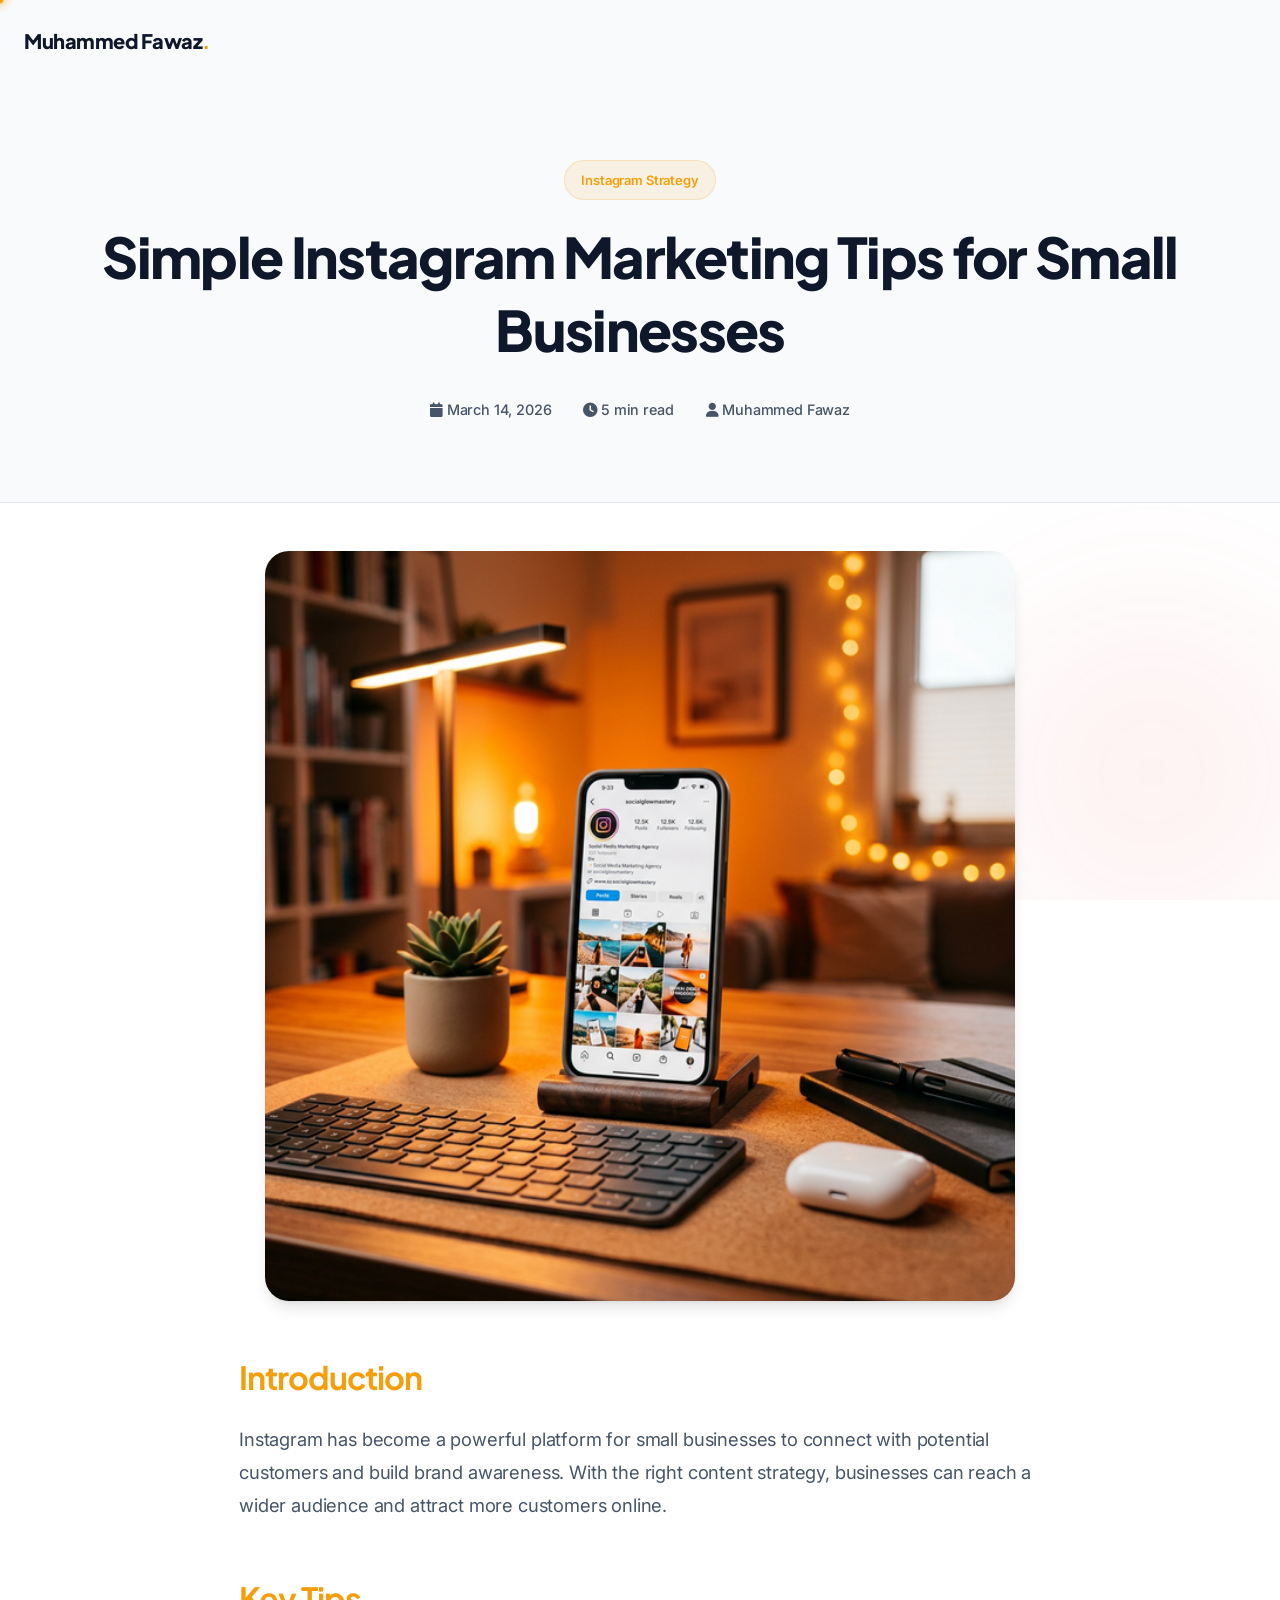
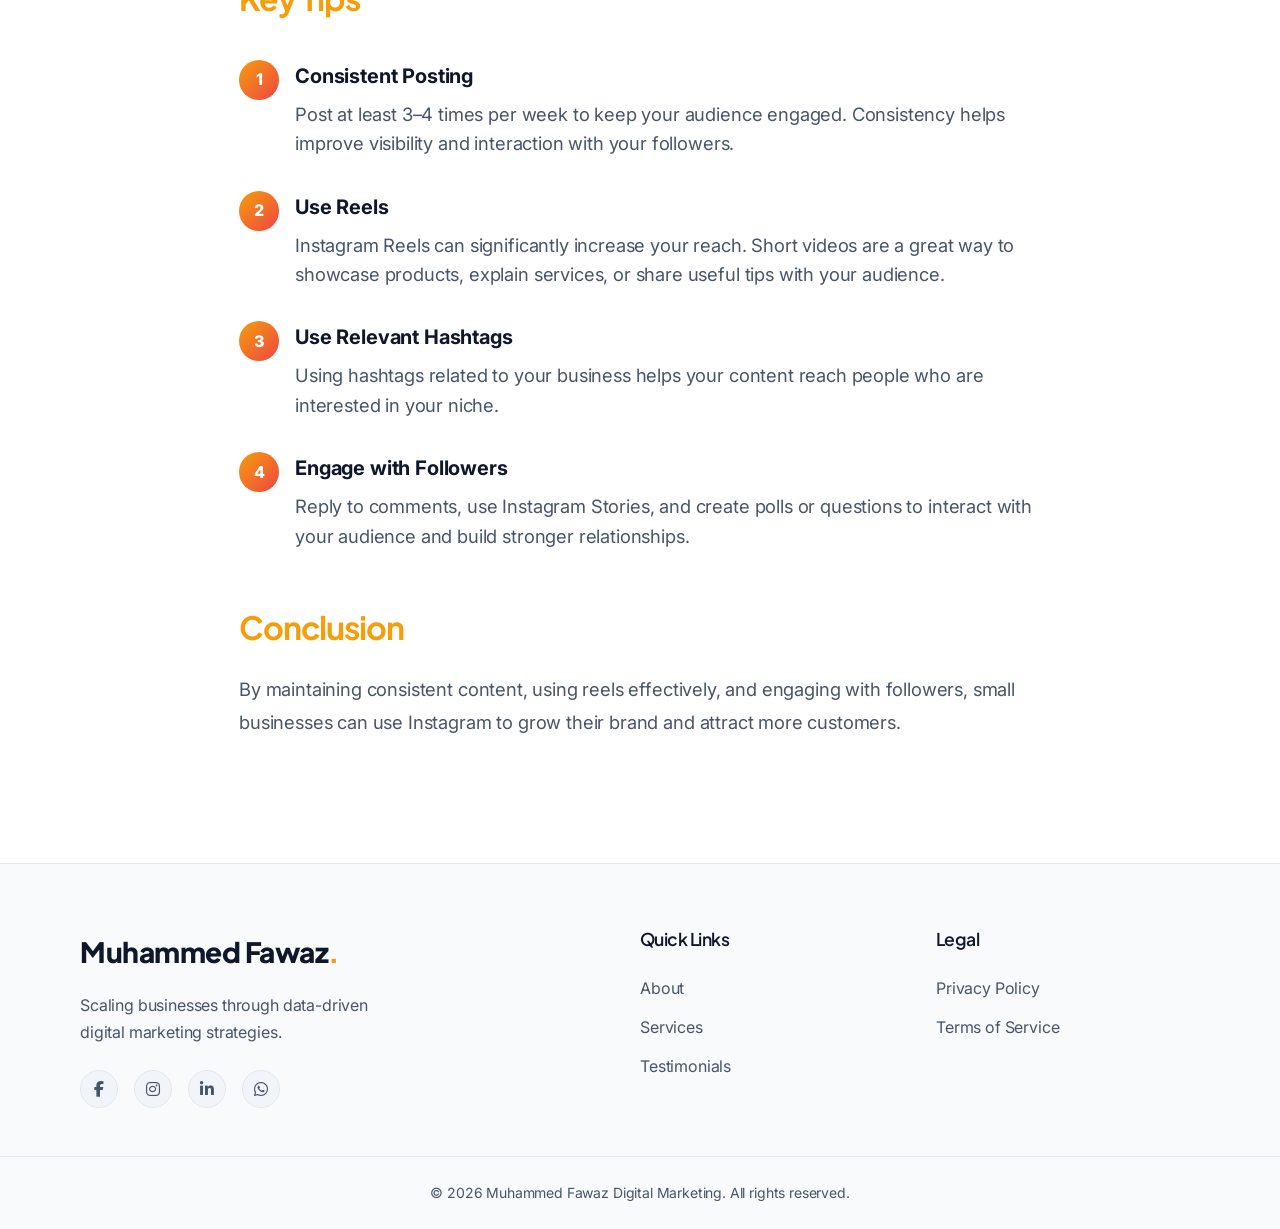
==== blog-instagram.html @ 13120b99 "Standardized footers across all blog pages and fixed walkthrough image paths" ====
<!DOCTYPE html>
<html>

<head>
    <meta charset="UTF-8">
    <meta name="viewport" content="width=device-width, initial-scale=1.0">
    <title>Instagram Marketing Tips | Muhammed Fawaz</title>
    <link rel="preconnect" href="https://fonts.googleapis.com">
    <link rel="preconnect" href="https://fonts.gstatic.com" crossorigin>
    <link
        href="https://fonts.googleapis.com/css2?family=Inter:wght@300;400;500;600&family=Plus+Jakarta+Sans:wght@400;500;600;700;800&display=swap"
        rel="stylesheet">
    <link rel="stylesheet" href="style.css">
    <link rel="stylesheet" href="https://cdnjs.cloudflare.com/ajax/libs/font-awesome/6.4.0/css/all.min.css">
    <style>
        .blog-header {
            padding: clamp(6rem, 15vw, 10rem) 0 clamp(3rem, 8vw, 5rem);
            text-align: center;
            background: var(--bg-secondary);
            border-bottom: 1px solid var(--border-color);
            position: relative;
            overflow: hidden;
        }

        .hero-img-container {
            max-width: 750px;
            margin: 0 auto;
            border-radius: 24px;
            overflow: hidden;
            box-shadow: var(--shadow-lg);
            position: relative;
            z-index: 10;
            display: flex;
            justify-content: center;
            align-items: center;
            transform: translateZ(0);
            backface-visibility: hidden;
        }

        .hero-img-container img {
            width: 100%;
            height: auto;
            display: block;
        }

        .blog-container {
            max-width: 850px;
            margin: 0 auto;
            padding: 0 1.5rem 6rem;
        }

        .blog-content h2 {
            margin: clamp(2rem, 6vw, 3.5rem) 0 1.5rem;
            color: var(--primary-color);
            font-size: clamp(1.5rem, 5vw, 2rem);
        }

        .blog-content p {
            margin-bottom: 1.75rem;
            font-size: 1.15rem;
            line-height: 1.8;
            color: var(--text-secondary);
        }

        .blog-meta-large {
            display: flex;
            justify-content: center;
            gap: 2rem;
            margin-top: 2rem;
            font-weight: 500;
            color: var(--text-secondary);
            font-size: 0.9rem;
        }

        .back-home {
            position: fixed;
            top: 2rem;
            left: 2rem;
            z-index: 100;
            transform: translateZ(0);
            backface-visibility: hidden;
        }

        .tips-list {
            list-style: none;
            margin: 2.5rem 0;
            counter-reset: blog-counter;
        }

        .tips-list li {
            padding-left: 3.5rem;
            position: relative;
            margin-bottom: 2rem;
            font-size: 1.15rem;
            line-height: 1.6;
            color: var(--text-secondary);
        }

        .tips-list li::before {
            counter-increment: blog-counter;
            content: counter(blog-counter);
            position: absolute;
            left: 0;
            top: 0;
            width: 2.5rem;
            height: 2.5rem;
            background: var(--gradient-brand);
            color: white;
            border-radius: 50%;
            display: flex;
            align-items: center;
            justify-content: center;
            font-weight: 800;
            font-size: 1rem;
        }

        .tips-list li strong {
            display: block;
            color: var(--text-primary);
            font-size: 1.25rem;
            margin-bottom: 0.5rem;
        }
    </style>
</head>

<body>
    <!-- Background Visual Elements -->
    <canvas id="fluid-canvas"></canvas>
    <div class="cursor-dot"></div>
    <div class="bg-grid"></div>
    <div class="bg-blobs">
        <div class="bg-blob blob-1"></div>
        <div class="bg-blob blob-2"></div>
    </div>

    <a href="index.html" onclick="if(document.referrer.includes('index.html') || document.referrer === ''){ history.back(); return false; }" class="logo" style="position: fixed; top: 1.5rem; left: 1.5rem; z-index: 100; font-size: 1.25rem;">Muhammed Fawaz<span>.</span></a>

    <header class="blog-header">
        <div class="container">
            <div class="badge">Instagram Strategy</div>
            <h1>Simple Instagram Marketing Tips for Small Businesses</h1>
            <div class="blog-meta-large">
                <span><i class="fa-solid fa-calendar"></i> March 14, 2026</span>
                <span><i class="fa-solid fa-clock"></i> 5 min read</span>
                <span><i class="fa-solid fa-user"></i> Muhammed Fawaz</span>
            </div>
        </div>
    </header>

    <div class="container">
        <div class="hero-img-container" style="margin-top: 3rem;">
            <img src="assets/blog-instagram-hero.png" alt="Instagram Marketing Visual" style="width: 100%; height: auto; display: block;">
        </div>
    </div>

    <main class="blog-container">
        <article class="blog-content">
            <h2>Introduction</h2>
            <p>Instagram has become a powerful platform for small businesses to connect with potential customers and
                build brand awareness. With the right content strategy, businesses can reach a wider audience and
                attract more customers online.</p>

            <h2>Key Tips</h2>
            <ol class="tips-list">
                <li><strong>Consistent Posting</strong> Post at least 3–4 times per week to keep your audience engaged.
                    Consistency helps improve visibility and interaction with your followers.</li>
                <li><strong>Use Reels</strong> Instagram Reels can significantly increase your reach. Short videos are a
                    great way to showcase products, explain services, or share useful tips with your audience.</li>
                <li><strong>Use Relevant Hashtags</strong> Using hashtags related to your business helps your content
                    reach people who are interested in your niche.</li>
                <li><strong>Engage with Followers</strong> Reply to comments, use Instagram Stories, and create polls or
                    questions to interact with your audience and build stronger relationships.</li>
            </ol>

            <h2>Conclusion</h2>
            <p>By maintaining consistent content, using reels effectively, and engaging with followers, small businesses
                can use Instagram to grow their brand and attract more customers.</p>
        </article>
    </main>

    <footer class="footer">
        <div class="container footer-container">
            <div class="footer-col">
                <a href="index.html" class="logo">Muhammed Fawaz<span>.</span></a>
                <p>Scaling businesses through data-driven digital marketing strategies.</p>
                <div class="footer-social">
                    <a href="https://www.facebook.com/share/1FaX3aVECc/" target="_blank"><i class="fa-brands fa-facebook-f"></i></a>
                    <a href="https://www.instagram.com/fawazp.in" target="_blank"><i class="fa-brands fa-instagram"></i></a>
                    <a href="https://www.linkedin.com/in/muhammed-fawaz-326b263ab" target="_blank"><i class="fa-brands fa-linkedin-in"></i></a>
                    <a href="https://wa.me/919656125697" target="_blank"><i class="fa-brands fa-whatsapp"></i></a>
                </div>
            </div>
            <div class="footer-col">
                <h4>Quick Links</h4>
                <ul class="footer-links">
                    <li><a href="index.html#about">About</a></li>
                    <li><a href="index.html#services">Services</a></li>
                    <li><a href="index.html#testimonials">Testimonials</a></li>
                </ul>
            </div>
            <div class="footer-col">
                <h4>Legal</h4>
                <ul class="footer-links">
                    <li><a href="#">Privacy Policy</a></li>
                    <li><a href="#">Terms of Service</a></li>
                </ul>
            </div>
        </div>
        <div class="footer-bottom">
            <p>&copy; 2026 Muhammed Fawaz Digital Marketing. All rights reserved.</p>
        </div>
    </footer>

    <script src="fluid-cursor.js"></script>
    <script src="script.js"></script>
</body>

</html>
---- style.css ----
/* 
====================================
CSS Variables & Theme Setup
==================================== 
*/
:root {
    /* Light Theme (Default, we start mobile-first but structure for theming) */
    --bg-primary: #ffffff;
    --bg-secondary: #f8fafc;
    --bg-tertiary: #f1f5f9;
    --text-primary: #0f172a;
    --text-secondary: #475569;
    --border-color: #e2e8f0;
    
    /* Brand Colors - Sunset Amber Theme */
    --primary-color: #f59e0b;
    --primary-hover: #d97706;
    --secondary-color: #ef4444;
    --accent-color: #f97316;
    
    /* Utilities */
    --gradient-brand: linear-gradient(135deg, var(--primary-color), var(--secondary-color));
    --glass-bg: rgba(255, 255, 255, 0.7);
    --glass-border: rgba(255, 255, 255, 0.5);
    --shadow-sm: 0 1px 2px 0 rgb(0 0 0 / 0.05);
    --shadow-md: 0 4px 6px -1px rgb(0 0 0 / 0.1), 0 2px 4px -2px rgb(0 0 0 / 0.1);
    --shadow-lg: 0 10px 15px -3px rgb(0 0 0 / 0.1), 0 4px 6px -4px rgb(0 0 0 / 0.1);
    --shadow-glow: 0 0 20px rgba(245, 158, 11, 0.2);

    /* Typography */
    --font-heading: 'Plus Jakarta Sans', sans-serif;
    --font-body: 'Inter', sans-serif;
    
    /* Spacing */
    --section-padding: clamp(3.5rem, 8vw, 6rem) 0;
    --nav-height: clamp(70px, 8vw, 80px);
    
    /* Transitions */
    --bezier: cubic-bezier(0.4, 0, 0.2, 1);
    --transition-fast: 0.2s var(--bezier);
    --transition-normal: 0.3s var(--bezier);
    --transition-slow: 0.5s var(--bezier);
}

/* Dark Theme */
[data-theme='dark'] {
    --bg-primary: #05050a;
    --bg-secondary: #0c0b14;
    --bg-tertiary: #151421;
    --text-primary: #f8fafc;
    --text-secondary: #94a3b8;
    --border-color: #27272a;
    
    --glass-bg: rgba(20, 20, 30, 0.6);
    --glass-border: rgba(255, 255, 255, 0.05);
    --shadow-md: 0 4px 6px -1px rgb(0 0 0 / 0.3);
    --shadow-lg: 0 10px 25px -5px rgb(0 0 0 / 0.5);
    --shadow-glow: 0 0 30px rgba(245, 158, 11, 0.3);
}

/* 
====================================
Reset & Global Styles
==================================== 
*/
*, *::before, *::after {
    box-sizing: border-box;
    margin: 0;
    padding: 0;
}

html {
    scroll-behavior: smooth;
    scroll-padding-top: var(--nav-height);
}

body {
    font-family: var(--font-body);
    background-color: var(--bg-primary);
    color: var(--text-primary);
    line-height: 1.7; /* Improved readability */
    letter-spacing: -0.01em;
    overflow-x: hidden;
    transition: background-color var(--transition-normal), color var(--transition-normal);
}

@media (hover: hover) and (pointer: fine) {
    body, a, button, input, select, textarea {
        cursor: none !important;
    }
}


h1, h2, h3, h4, h5, h6 {
    font-family: var(--font-heading);
    font-weight: 700;
    line-height: 1.3; /* Better for modern geometric fonts */
    color: var(--text-primary);
    letter-spacing: -0.03em;
}

h1 { font-size: 3.5rem; font-weight: 800; }
h2 { font-size: 2.5rem; font-weight: 700; }
h3 { font-size: 1.75rem; font-weight: 600; }
h4 { font-size: 1.25rem; font-weight: 600; }

a {
    text-decoration: none;
    color: var(--primary-color);
    transition: color var(--transition-fast);
}

ul {
    list-style: none;
}

img {
    max-width: 100%;
    height: auto;
    display: block;
}

/* 
====================================
Background & Aesthetic Utilities
==================================== 
*/
.bg-grid {
    position: fixed;
    top: 0;
    left: 0;
    width: 100vw;
    height: 100vh;
    background-image: 
        linear-gradient(to right, var(--border-color) 0.5px, transparent 0.5px),
        linear-gradient(to bottom, var(--border-color) 0.5px, transparent 0.5px);
    background-size: 60px 60px;
    opacity: 0.15;
    z-index: -3;
    pointer-events: none;
    transform: translateZ(0);
    backface-visibility: hidden;
    will-change: transform;
}

[data-theme='dark'] .bg-grid {
    opacity: 0.1;
}

/* Glass Background Blobs */
.bg-blobs {
    position: fixed;
    top: 0;
    left: 0;
    width: 100%;
    height: 100%;
    z-index: -2;
    overflow: hidden;
    pointer-events: none;
    transform: translateZ(0);
    backface-visibility: hidden;
}

.bg-blob {
    position: absolute;
    width: 40vw;
    height: 40vw;
    border-radius: 50%;
    opacity: 0.1;
    filter: blur(80px);
    will-change: transform;
    transform: translateZ(0);
    backface-visibility: hidden;
    animation: blobFloat 20s infinite alternate ease-in-out;
}

.blob-1 {
    top: -10vw;
    left: -10vw;
    background: radial-gradient(circle, var(--primary-color) 0%, transparent 70%);
}

.blob-2 {
    bottom: -10vw;
    right: -10vw;
    background: radial-gradient(circle, var(--secondary-color) 0%, transparent 70%);
    animation-delay: -5s;
    animation-duration: 25s;
}

.blob-3 {
    top: 40%;
    right: 20%;
    width: 30vw;
    height: 30vw;
    background: radial-gradient(circle, var(--accent-color) 0%, transparent 70%);
    opacity: 0.05;
    animation-direction: alternate-reverse;
    animation-duration: 30s;
}

[data-theme='dark'] .bg-blob { opacity: 0.15; }

@keyframes blobFloat {
    0% { transform: translate(0, 0) scale(1); }
    100% { transform: translate(10vw, 5vw) scale(1.1); }
}

/* Decorative Abstract Shapes */
.decorative-shapes {
    position: absolute;
    top: 0;
    left: 0;
    width: 100%;
    height: 100%;
    z-index: -1;
    pointer-events: none;
    overflow: hidden;
}

.shape {
    position: absolute;
    border: 1px solid var(--border-color);
    opacity: 0.1;
}

.shape-1 {
    width: 300px;
    height: 300px;
    border-radius: 60px;
    top: 15%;
    right: -50px;
    transform: rotate(15deg);
}

.shape-2 {
    width: 200px;
    height: 200px;
    border-radius: 50%;
    bottom: 10%;
    left: -30px;
}

.gradient-text {
    background: var(--gradient-brand);
    -webkit-background-clip: text;
    background-clip: text;
    color: transparent;
    display: inline-block;
}

.gradient-bg {
    background: var(--gradient-brand);
}

.glass-card {
    background: var(--glass-bg);
    backdrop-filter: blur(12px);
    -webkit-backdrop-filter: blur(12px);
    border: 1px solid var(--glass-border);
    border-radius: 16px;
    box-shadow: var(--shadow-md);
    transition: transform var(--transition-normal), box-shadow var(--transition-normal), border-color var(--transition-normal);
    will-change: transform, box-shadow;
    backface-visibility: hidden;
    transform: translateZ(0);
}

.glass-card:hover {
    transform: translateY(-5px);
    box-shadow: var(--shadow-glow);
    border-color: rgba(255,255,255,0.15);
}

/* Layout Utilities */
.container {
    width: 100%;
    max-width: 1200px;
    margin: 0 auto;
    padding: 0 1.5rem;
}

.section {
    padding: 3.5rem 0;
}

@media (min-width: 768px) {
    .section {
        padding: var(--section-padding);
    }
}

.bg-alt {
    background-color: var(--bg-secondary);
    position: relative;
}

.section-header {
    text-align: center;
    margin-bottom: 4rem;
    max-width: 700px;
    margin-inline: auto;
}

.section-title {
    font-size: 2.75rem;
    margin-bottom: 3.5rem;
    text-align: center;
    position: relative;
    padding-bottom: 1.5rem;
}

.section-title::after {
    content: '';
    position: absolute;
    bottom: 0;
    left: 50%;
    transform: translateX(-50%);
    width: 80px;
    height: 4px;
    background: var(--gradient-brand);
    border-radius: 2px;
}

.section-subtitle {
    color: var(--text-secondary);
    font-size: 1.1rem;
}

/* Buttons */
.btn {
    display: inline-flex;
    align-items: center;
    justify-content: center;
    gap: 0.5rem;
    padding: 0.75rem 1.5rem;
    border-radius: 8px;
    font-weight: 600;
    font-family: var(--font-heading);
    cursor: pointer;
    transition: all var(--transition-fast);
    border: none;
    transform: translateZ(0);
    backface-visibility: hidden;
}

.btn-primary {
    background: var(--gradient-brand);
    color: white !important;
    box-shadow: var(--shadow-md);
}

.btn-primary:hover {
    box-shadow: var(--shadow-glow);
    transform: translateY(-2px);
}

.btn-outline {
    background: transparent;
    color: var(--text-primary);
    border: 2px solid var(--border-color);
}

.btn-outline:hover {
    border-color: var(--primary-color);
    color: var(--primary-color);
}

.btn-sm { padding: 0.5rem 1rem; font-size: 0.875rem; }
.btn-lg { padding: 1rem 2rem; font-size: 1.125rem; }
.btn-block { width: 100%; }
.rounded { border-radius: 50px; }

/* 
====================================
Navigation
==================================== 
*/
nav {
    position: fixed;
    top: 0;
    left: 0;
    width: 100%;
    height: var(--nav-height);
    background: transparent;
    z-index: 100;
    transition: background var(--transition-normal), box-shadow var(--transition-normal), border-bottom var(--transition-normal);
    border-bottom: 1px solid transparent;
    transform: translateZ(0);
    backface-visibility: hidden;
    will-change: background;
    backdrop-filter: blur(0px);
    -webkit-backdrop-filter: blur(0px);
}

nav.scrolled {
    background: var(--glass-bg);
    backdrop-filter: blur(10px);
    -webkit-backdrop-filter: blur(10px);
    border-bottom: 1px solid var(--glass-border);
    box-shadow: var(--shadow-sm);
}

.nav-container {
    display: flex;
    justify-content: space-between;
    align-items: center;
    height: 100%;
}

.logo {
    font-family: var(--font-heading);
    font-size: 1.75rem;
    font-weight: 800;
    color: var(--text-primary);
    letter-spacing: -0.5px;
    transition: font-size var(--transition-normal);
}

@media (max-width: 480px) {
    .logo {
        font-size: 1.25rem;
        padding-left: 0.5rem;
    }
}

.logo span {
    color: var(--primary-color);
}

.nav-links {
    display: none;
    gap: 2rem;
    align-items: center;
}

.nav-links a:not(.btn) {
    color: var(--text-secondary);
    font-weight: 500;
    font-size: 0.95rem;
}

.nav-links a:not(.btn):hover, .nav-links a.active {
    color: var(--primary-color);
}

.nav-controls {
    display: flex;
    align-items: center;
    gap: 1rem;
}

#theme-toggle {
    background: transparent;
    border: none;
    color: var(--text-primary);
    cursor: pointer;
    font-size: 1.25rem;
    display: flex;
    align-items: center;
    justify-content: center;
    width: 40px;
    height: 40px;
    border-radius: 50%;
    transition: background var(--transition-fast);
}

#theme-toggle:hover {
    background: var(--bg-tertiary);
}

.light-icon { display: none; }
[data-theme='dark'] .light-icon { display: block; }
[data-theme='dark'] .dark-icon { display: none; }

#mobile-menu-btn {
    display: block;
    background: transparent;
    border: none;
    color: var(--text-primary);
    font-size: 1.5rem;
    cursor: pointer;
}

.mobile-menu {
    position: fixed;
    top: var(--nav-height);
    left: 0;
    width: 100%;
    background: var(--bg-secondary);
    border-bottom: 1px solid var(--border-color);
    padding: 1rem 0;
    clip-path: polygon(0 0, 100% 0, 100% 0, 0 0);
    transition: clip-path var(--transition-normal);
    z-index: 99;
}

.mobile-menu.active {
    clip-path: polygon(0 0, 100% 0, 100% 100%, 0 100%);
}

.mobile-links {
    display: flex;
    flex-direction: column;
}

.mobile-links a {
    padding: 0.85rem 2rem;
    font-size: 1.1rem;
    border-bottom: 1px solid rgba(var(--border-color), 0.3);
    display: block;
    color: var(--text-primary);
    font-weight: 500;
    border-left: 3px solid transparent;
}

.mobile-links a:hover {
    background: var(--bg-tertiary);
    border-left-color: var(--primary-color);
    color: var(--primary-color);
}

@media (min-width: 992px) {
    .nav-links { display: flex; }
    #mobile-menu-btn { display: none; }
    .mobile-menu { display: none; }
}

/* 
====================================
Hero Section
==================================== 
*/
.hero-section {
    min-height: 100vh;
    display: flex;
    align-items: center;
    padding-top: calc(var(--nav-height) + 2rem);
    position: relative;
}

.hero-container {
    display: grid;
    grid-template-columns: 1fr;
    gap: 4rem;
    align-items: center;
}

@media (min-width: 992px) {
    .hero-container { grid-template-columns: 1.2fr 0.8fr; }
}

.badge {
    display: inline-block;
    padding: 0.5rem 1rem;
    background: rgba(245, 158, 11, 0.1);
    color: var(--primary-color);
    border: 1px solid rgba(245, 158, 11, 0.2);
    border-radius: 50px;
    font-size: 0.8125rem;
    font-weight: 600;
    margin-bottom: 1.25rem;
    transform: translateZ(0);
}

/* 
====================================
Common Section Elements
==================================== 
*/
.section {
    padding: var(--section-padding);
    overflow: hidden;
}

.section-title {
    font-size: clamp(2rem, 5vw, 2.8rem);
    margin-bottom: 1.25rem;
    text-align: center;
    color: var(--text-primary);
}

.section-subtitle {
    font-size: clamp(1rem, 2.5vw, 1.125rem);
    color: var(--text-secondary);
    text-align: center;
    max-width: 700px;
    margin: 0 auto 3.5rem;
    line-height: 1.6;
}

.container {
    width: 90%;
    max-width: 1240px;
    margin: 0 auto;
    padding: 0 1rem;
}

@media (max-width: 480px) {
    .container {
        width: 92%;
        padding: 0 0.5rem;
    }
}
.hero-title {
    font-size: clamp(2.5rem, 8vw, 4.5rem);
    margin-bottom: 1.5rem;
    letter-spacing: -0.04em;
}

.hero-subtitle {
    font-size: clamp(1rem, 2.5vw, 1.125rem);
    color: var(--text-secondary);
    margin-bottom: 2rem;
    max-width: 500px;
    line-height: 1.8;
}

.hero-cta {
    display: flex;
    gap: 1rem;
    margin-bottom: 2.5rem;
    flex-wrap: wrap;
}

.hero-stats {
    display: flex;
    gap: 1.25rem;
    border-top: 1px solid var(--border-color);
    padding-top: 2rem;
    flex-wrap: wrap;
}

@media (min-width: 480px) {
    .hero-stats {
        gap: 2rem;
    }
}

.stat-number {
    font-size: 1.75rem;
    color: var(--text-primary);
    transform: translateZ(0);
}

.stat-label {
    font-size: 0.875rem;
    color: var(--text-secondary);
}

/* Hero Visual (Modern Animated Analytics Card) */
.hero-visual {
    position: relative;
    height: 400px;
    display: flex;
    justify-content: center;
    align-items: center;
}

.analytics-card-wrapper {
    position: relative;
    width: 100%;
    max-width: 320px;
    height: auto;
    display: flex;
    justify-content: center;
    align-items: center;
    perspective: 1000px; /* For 3D tilt */
}

.premium-growth-card {
    width: 100%;
    background: rgba(255, 255, 255, 0.9);
    border: 1px solid rgba(255, 255, 255, 0.5);
    backdrop-filter: blur(20px);
    -webkit-backdrop-filter: blur(20px);
    border-radius: 24px;
    padding: 0;
    overflow: hidden;
    aspect-ratio: 4/5;
    box-shadow: 0 10px 30px rgba(0, 0, 0, 0.05);
    position: relative;
    z-index: 10;
    transition: all 0.5s cubic-bezier(0.25, 1, 0.5, 1);
    cursor: pointer;
    transform: translateZ(0);
    backface-visibility: hidden;
    will-change: transform, box-shadow;
    /* Entrance animation */
    opacity: 0;
    transform: translateY(30px);
    animation: cardEntrance 0.8s cubic-bezier(0.175, 0.885, 0.32, 1.275) forwards;
    animation-delay: 0.3s;
}

[data-theme='dark'] .premium-growth-card {
    background: rgba(30, 41, 59, 0.8);
    border-color: rgba(255,255,255,0.1);
    box-shadow: 0 10px 30px rgba(0,0,0,0.5);
}

/* Hover Effect 3D Tilt */
.premium-growth-card:hover {
    transform: translateY(-10px) rotateX(5deg) rotateY(-5deg);
    box-shadow: -20px 20px 50px rgba(245, 158, 11, 0.15), 0 5px 15px rgba(0,0,0,0.1);
}

[data-theme='dark'] .premium-growth-card:hover {
    box-shadow: -20px 20px 50px rgba(245, 158, 11, 0.2), 0 5px 15px rgba(0,0,0,0.5);
}

.card-header {
    display: flex;
    justify-content: space-between;
    align-items: center;
    margin-bottom: 1.5rem;
}

.pulse-indicator {
    display: flex;
    align-items: center;
    gap: 0.5rem;
    font-size: 0.75rem;
    font-weight: 600;
    color: var(--text-secondary);
    text-transform: uppercase;
    letter-spacing: 1px;
}

.pulse-dot {
    width: 8px;
    height: 8px;
    background: #10b981; /* Emerald */
    border-radius: 50%;
    position: relative;
}

.pulse-dot::after {
    content: '';
    position: absolute;
    top: 50%;
    left: 50%;
    width: 100%;
    height: 100%;
    background: #10b981;
    border-radius: 50%;
    transform: translate(-50%, -50%);
    animation: ping 2s cubic-bezier(0, 0, 0.2, 1) infinite;
}

.trend-badge {
    background: rgba(16, 185, 129, 0.1);
    color: #10b981;
    padding: 0.25rem 0.75rem;
    border-radius: 50px;
    font-size: 0.875rem;
    font-weight: 700;
    display: flex;
    align-items: center;
    gap: 0.25rem;
    transition: all 0.4s ease;
}

.premium-growth-card:hover .trend-badge {
    background: #10b981;
    color: white;
    transform: scale(1.1);
}

.hero-profile-img {
    width: 100%;
    height: 100%;
    display: block;
    object-fit: cover;
    object-position: center;
    transition: transform 0.5s ease;
}

.premium-growth-card:hover .hero-profile-img {
    transform: scale(1.05);
}

.growth-metric {
    font-size: 3rem;
    font-weight: 800;
    font-family: var(--font-heading);
    margin-bottom: 0.25rem;
    line-height: 1;
    background: linear-gradient(135deg, var(--text-primary), var(--text-secondary));
    background-clip: text;
    -webkit-background-clip: text;
    -webkit-text-fill-color: transparent;
}

.growth-label {
    font-size: 0.9rem;
    color: var(--text-secondary);
    margin-bottom: 2rem;
    font-weight: 500;
}

/* Animated Wave Chart */
.wave-container {
    display: flex;
    align-items: flex-end;
    justify-content: space-between;
    height: 60px;
    gap: 6px;
}

.wave-bar {
    width: 100%;
    background: var(--bg-tertiary);
    border-radius: 4px;
    height: 20%; /* Default low height */
    transition: height 0.4s cubic-bezier(0.34, 1.56, 0.64, 1), background 0.4s ease;
}

[data-theme='dark'] .wave-bar { background: #1e293b; }

/* Base heights simulating a starting flat line */
.wb-1 { height: 15%; transition-delay: 0.0s; }
.wb-2 { height: 25%; transition-delay: 0.05s; }
.wb-3 { height: 10%; transition-delay: 0.1s; }
.wb-4 { height: 30%; transition-delay: 0.15s; }
.wb-5 { height: 20%; transition-delay: 0.2s; }
.wb-6 { height: 35%; transition-delay: 0.25s; }
.wb-7 { height: 20%; transition-delay: 0.3s; }

/* Active wave heights on hover */
.premium-growth-card:hover .wave-bar {
    background: var(--gradient-brand);
}

.premium-growth-card:hover .wb-1 { height: 40%; }
.premium-growth-card:hover .wb-2 { height: 70%; }
.premium-growth-card:hover .wb-3 { height: 50%; }
.premium-growth-card:hover .wb-4 { height: 90%; }
.premium-growth-card:hover .wb-5 { height: 60%; }
.premium-growth-card:hover .wb-6 { height: 100%; }
.premium-growth-card:hover .wb-7 { height: 80%; }

/* Floating Outer Badges */
.floating-badge {
    position: absolute;
    width: 60px;
    height: 60px;
    background: white;
    border-radius: 16px;
    display: flex;
    align-items: center;
    justify-content: center;
    font-size: 1.75rem;
    box-shadow: 0 15px 35px rgba(0,0,0,0.1);
    z-index: 20;
    transition: transform 0.6s cubic-bezier(0.34, 1.56, 0.64, 1);
    opacity: 0;
    animation: fadeIn 0.8s ease forwards 0.8s;
    transform: translateZ(0);
    backface-visibility: hidden;
}

[data-theme='dark'] .floating-badge {
    background: var(--bg-secondary);
    border: 1px solid var(--border-color);
    box-shadow: 0 15px 35px rgba(0,0,0,0.5);
    color: var(--text-primary);
}

.badge-top {
    top: -20px;
    right: -20px;
    color: #E1306C; /* Instagram pink/red */
    transform: translateZ(20px) rotate(10deg);
}

.badge-bottom {
    bottom: 20px;
    left: -30px;
    color: #0077b5; /* LinkedIn blue */
    transform: translateZ(30px) rotate(-10deg);
}

/* 3D separation effect on hover */
.premium-growth-card:hover ~ .badge-top {
    transform: translateZ(40px) translateY(-15px) rotate(20deg) scale(1.1);
}

.premium-growth-card:hover ~ .badge-bottom {
    transform: translateZ(50px) translateY(15px) rotate(-20deg) scale(1.1);
}

/* Keyframes for SaaS Card Animations */
@keyframes cardEntrance {
    0% {
        opacity: 0;
        transform: translateY(40px) scale(0.95);
    }
    100% {
        opacity: 1;
        transform: translateY(0) scale(1);
    }
}

@keyframes ping {
    75%, 100% {
        transform: translate(-50%, -50%) scale(2.5);
        opacity: 0;
    }
}

@keyframes fadeIn {
    to { opacity: 1; }
}

/* 
====================================
About Section
==================================== 
*/
.about-container {
    display: grid;
    grid-template-columns: 1fr;
    gap: 4rem;
    align-items: center;
}

@media (min-width: 992px) {
    .about-container { grid-template-columns: 1fr 1fr; }
}

.about-image-wrapper {
    position: relative;
    width: 100%;
    max-width: 400px;
    margin: 0 auto;
}

.about-image {
    width: 100%;
    aspect-ratio: 4/5;
    border-radius: 24px;
    object-fit: cover;
    box-shadow: var(--shadow-lg);
}

.image-placeholder {
    width: 100%;
    aspect-ratio: 4/5;
    border-radius: 24px;
    display: flex;
    align-items: center;
    justify-content: center;
    font-size: 5rem;
    color: white;
    box-shadow: var(--shadow-lg);
}

.experience-badge {
    position: absolute;
    bottom: -15px;
    right: -10px;
    padding: 1rem 1.25rem;
    display: flex;
    align-items: center;
    gap: 0.75rem;
    z-index: 10;
}

@media (min-width: 480px) {
    .experience-badge {
        bottom: -20px;
        right: -20px;
        padding: 1.5rem;
        gap: 1rem;
    }
}

.exp-years {
    font-family: var(--font-heading);
    font-size: 2.5rem;
    font-weight: 800;
    color: var(--primary-color);
}

.exp-text {
    font-size: 0.875rem;
    font-weight: 500;
    line-height: 1.2;
}

.about-content .section-desc {
    font-size: 1.125rem;
    color: var(--text-secondary);
    margin-bottom: 2rem;
}

.skills-grid {
    display: flex;
    flex-direction: column;
    gap: 1.5rem;
}

.skill-header {
    display: flex;
    align-items: center;
    gap: 0.75rem;
    margin-bottom: 0.5rem;
    font-weight: 500;
    transform: translateZ(0);
}

.skill-header i {
    color: var(--primary-color);
}

.progress-bar {
    width: 100%;
    height: 8px;
    background: var(--bg-tertiary);
    border-radius: 50px;
    overflow: hidden;
    transform: translateZ(0);
    backface-visibility: hidden;
}

.progress {
    height: 100%;
    background: var(--gradient-brand);
    border-radius: 50px;
    transform-origin: left;
    transition: transform 1.5s cubic-bezier(0.1, 0.7, 1.0, 0.1);
}

/* 
====================================
Services Section
==================================== 
*/
.services-grid {
    display: grid;
    grid-template-columns: repeat(auto-fit, minmax(280px, 1fr));
    gap: clamp(1.5rem, 4vw, 2rem);
}

.service-card {
    padding: 2rem 1.5rem;
}

@media (min-width: 480px) {
    .service-card {
        padding: 2.5rem 2rem;
    }
}

.service-icon-wrapper {
    width: 60px;
    height: 60px;
    background: rgba(245, 158, 11, 0.1);
    border-radius: 12px;
    display: flex;
    align-items: center;
    justify-content: center;
    margin-bottom: 1.5rem;
    border: 1px solid rgba(245, 158, 11, 0.2);
    transform: translateZ(0);
    backface-visibility: hidden;
}

.service-icon {
    font-size: 1.5rem;
    color: var(--primary-color);
}

.service-card h3 {
    font-size: 1.5rem;
    margin-bottom: 0.75rem;
    line-height: 1.4;
}

.service-card p {
    color: var(--text-secondary);
    margin-bottom: 1.5rem;
}

.service-features li {
    display: flex;
    align-items: center;
    gap: 0.75rem;
    margin-bottom: 0.5rem;
    font-size: 0.9rem;
    color: var(--text-primary);
}

.service-features i {
    color: var(--accent-color);
    font-size: 0.8rem;
}

/* 
====================================
Portfolio Section
==================================== 
*/
.portfolio-grid {
    display: grid;
    grid-template-columns: 1fr;
    gap: 1.5rem;
}

@media (min-width: 640px) {
    .portfolio-grid { 
        grid-template-columns: repeat(auto-fit, minmax(280px, 1fr)); 
        gap: 2rem;
    }
}

.portfolio-item {
    overflow: hidden;
    padding: 0;
}

.portfolio-image {
    height: 220px;
    position: relative;
    overflow: hidden;
    transform: translateZ(0);
    backface-visibility: hidden;
}

/* Temporary Backgrounds for Portfolio */
.temp-bg-1 { background: linear-gradient(45deg, #FF6B6B, #556270); }
.temp-bg-2 { background: linear-gradient(45deg, #1fa2ff, #12d8fa, #a6ffcb); }
.temp-bg-3 { background: linear-gradient(45deg, #8E2DE2, #4A00E0); }

.portfolio-overlay {
    position: absolute;
    top: 0;
    left: 0;
    width: 100%;
    height: 100%;
    background: rgba(0,0,0,0.5);
    display: flex;
    align-items: center;
    justify-content: center;
    opacity: 0;
    transition: opacity var(--transition-normal);
}

.portfolio-item:hover .portfolio-overlay {
    opacity: 1;
}

.portfolio-content {
    padding: 1.5rem;
}

.portfolio-tags {
    display: flex;
    gap: 0.5rem;
    margin-bottom: 1rem;
}

.portfolio-tags span {
    font-size: 0.75rem;
    padding: 0.25rem 0.75rem;
    background: var(--bg-tertiary);
    border-radius: 50px;
    color: var(--text-secondary);
    font-weight: 500;
}

.portfolio-content h3 {
    margin-bottom: 0.5rem;
    font-size: clamp(1.1rem, 3vw, 1.25rem);
}

.portfolio-content p {
    font-size: 0.9rem;
    color: var(--text-secondary);
}

/* 
====================================
Testimonials Section
==================================== 
*/
.testimonials-grid {
    display: grid;
    grid-template-columns: 1fr;
    gap: 1.5rem;
}

@media (min-width: 768px) {
    .testimonials-grid { 
        grid-template-columns: repeat(auto-fit, minmax(300px, 1fr)); 
        gap: 2rem;
    }
}

.testimonial-card {
    padding: 2.5rem 2rem;
    position: relative;
}

.quote-icon {
    position: absolute;
    top: 1.5rem;
    right: 2rem;
    font-size: 2rem;
    color: rgba(245, 158, 11, 0.1);
}

.testimonial-text {
    font-size: 1.05rem;
    line-height: 1.7;
    margin-bottom: 2rem;
    font-style: italic;
    color: var(--text-primary);
}

.client-info {
    display: flex;
    align-items: center;
    gap: 1rem;
}

.client-avatar {
    width: 50px;
    height: 50px;
    border-radius: 50%;
    object-fit: cover;
    background: var(--bg-tertiary);
    border: 1.5px solid var(--border-color);
    box-shadow: 0 4px 10px rgba(0, 0, 0, 0.1);
}

.client-info h4 {
    font-size: 1rem;
    margin-bottom: 0.2rem;
}

.client-info span {
    font-size: 0.8rem;
    color: var(--text-secondary);
}

/* 
====================================
Blog Section
==================================== 
*/
.blog-grid {
    display: grid;
    grid-template-columns: 1fr;
    gap: 1.5rem;
}
.blog-grid {
    display: grid;
    grid-template-columns: repeat(auto-fit, minmax(300px, 1fr));
    gap: clamp(1.5rem, 4vw, 2rem);
}

.blog-card {
    padding: 0;
    overflow: hidden;
}

.blog-card-content {
    padding: 2rem;
}

.blog-thumbnail {
    width: 100%;
    height: 200px;
    overflow: hidden;
}

.blog-thumbnail img {
    width: 100%;
    height: 100%;
    object-fit: cover;
    transition: transform var(--transition-slow);
}

.blog-card:hover .blog-thumbnail img {
    transform: scale(1.1);
}

.blog-meta {
    font-size: 0.8rem;
    color: var(--primary-color);
    font-weight: 600;
    margin-bottom: 0.75rem;
}

.blog-card h3 {
    font-size: 1.25rem;
    margin-bottom: 1rem;
    line-height: 1.4;
}

.blog-card h3 a {
    color: var(--text-primary);
}

.blog-card h3 a:hover {
    color: var(--primary-color);
}

.blog-card p {
    color: var(--text-secondary);
    font-size: 0.95rem;
    margin-bottom: 1.5rem;
}

.read-more {
    font-weight: 600;
    font-size: 0.9rem;
    display: inline-flex;
    align-items: center;
    gap: 0.5rem;
}

/* 
====================================
Contact Section
==================================== 
*/
.contact-container {
    display: grid;
    grid-template-columns: 1fr;
    gap: 3rem;
}

@media (min-width: 992px) {
    .contact-container { grid-template-columns: 1fr 1fr; }
}

.contact-info .section-desc {
    font-size: 1.1rem;
    color: var(--text-secondary);
    margin-bottom: 3rem;
}

.contact-methods {
    display: flex;
    flex-direction: column;
    gap: 2rem;
    margin-bottom: 3rem;
}

.method-item {
    display: flex;
    align-items: flex-start;
    gap: 1.5rem;
}

.method-icon {
    width: 48px;
    height: 48px;
    background: var(--bg-tertiary);
    border-radius: 50%;
    display: flex;
    align-items: center;
    justify-content: center;
    color: var(--primary-color);
    font-size: 1.25rem;
    flex-shrink: 0;
}

.method-item h4 {
    margin-bottom: 0.25rem;
}

.method-item p {
    color: var(--text-secondary);
}

.contact-link {
    color: var(--text-secondary);
    text-decoration: none;
    transition: color 0.3s ease;
    display: inline-block;
}

.contact-link:hover {
    color: var(--primary-color);
}

.social-links {
    display: flex;
    gap: 1rem;
}

.social-icon {
    width: 40px;
    height: 40px;
    border-radius: 50%;
    background: var(--bg-tertiary);
    color: var(--text-primary);
    display: flex;
    align-items: center;
    justify-content: center;
    border: 1px solid var(--border-color);
}

.social-icon:hover {
    background: var(--primary-color);
    color: white;
    border-color: var(--primary-color);
    transform: translateY(-3px);
}

/* Form */
.contact-form-wrapper {
    padding: 3rem 2rem;
}

.form-group {
    margin-bottom: 1.5rem;
}

.form-group label {
    display: block;
    margin-bottom: 0.5rem;
    font-size: 0.9rem;
    font-weight: 500;
}

.form-group input, 
.form-group select, 
.form-group textarea {
    width: 100%;
    padding: 0.75rem 1rem;
    background: var(--bg-primary);
    border: 1px solid var(--border-color);
    border-radius: 8px;
    color: var(--text-primary);
    font-family: var(--font-body);
    transition: all var(--transition-fast);
}

.form-group input:focus, 
.form-group select:focus, 
.form-group textarea:focus {
    outline: none;
    border-color: var(--primary-color);
    box-shadow: 0 0 0 3px rgba(245, 158, 11, 0.1);
}

.form-status {
    margin-top: 1rem;
    font-size: 0.9rem;
    font-weight: 500;
    min-height: 1.5rem;
}

.form-trust-line {
    text-align: center;
    font-size: 0.8rem;
    color: var(--text-secondary);
    margin-top: 1.5rem;
    opacity: 0.7;
    display: flex;
    align-items: center;
    justify-content: center;
    gap: 0.5rem;
}

/* 
====================================
Footer
==================================== 
*/
.footer {
    background: var(--bg-secondary);
    border-top: 1px solid var(--border-color);
    padding-top: 4rem;
}

.footer-container {
    display: grid;
    grid-template-columns: 1fr;
    gap: 2rem;
    margin-bottom: 3rem;
}

@media (min-width: 768px) {
    .footer-container { grid-template-columns: 2fr 1fr 1fr; }
}

.footer-col p {
    color: var(--text-secondary);
    margin-top: 1rem;
    max-width: 300px;
}

.footer-social {
    display: flex;
    gap: 1rem;
    margin-top: 1.5rem;
}

.footer-social a {
    width: 38px;
    height: 38px;
    border-radius: 50%;
    background: var(--bg-tertiary);
    display: flex;
    align-items: center;
    justify-content: center;
    color: var(--text-secondary);
    transition: all 0.3s var(--bezier);
    border: 1px solid var(--border-color);
}

.footer-social a:hover {
    background: var(--primary-color);
    color: white;
    transform: translateY(-3px);
    box-shadow: 0 5px 15px rgba(var(--primary-rgb), 0.3);
}

.footer-col h4 {
    margin-bottom: 1.5rem;
    font-size: 1.1rem;
}

.footer-links li {
    margin-bottom: 0.75rem;
}

.footer-links a {
    color: var(--text-secondary);
}

.footer-links a:hover {
    color: var(--primary-color);
}

.footer-bottom {
    text-align: center;
    padding: 1.5rem;
    border-top: 1px solid var(--border-color);
    color: var(--text-secondary);
    font-size: 0.875rem;
}

/* 
====================================
Animation Utilities (Reveals)
==================================== 
*/
.reveal {
    opacity: 0;
    transform: translateY(15px) translateZ(0);
    transition: opacity 0.5s ease-out, transform 0.5s ease-out;
    backface-visibility: hidden;
    will-change: transform, opacity;
}

.reveal.active {
    opacity: 1;
    transform: translateY(0);
}

.reveal-delay {
    transition-delay: 0.2s;
}

/* 
====================================
Fluid Cursor Effect
==================================== 
*/
#fluid-canvas {
    position: fixed;
    top: 0;
    left: 0;
    width: 100vw;
    height: 100vh;
    z-index: 9999; /* Higher than most elements to capture mouse across app */
    pointer-events: none;
    opacity: 0.8; /* Subtle transparency */
}

/* Precise Mouse Point */
.cursor-dot {
    width: 8px;
    height: 8px;
    background-color: var(--primary-color);
    position: fixed;
    top: 0;
    left: 0;
    border-radius: 50%;
    z-index: 10000; /* Above the fluid canvas */
    pointer-events: none;
    transform: translate(-50%, -50%);
    transition: width 0.3s ease, height 0.3s ease, background-color 0.3s ease;
    box-shadow: 0 0 10px var(--primary-color);
    border: 1.5px solid rgba(255, 255, 255, 0.5); /* Added for visibility on dark/colorful areas */
}

.cursor-dot.hover {
    width: 12px;
    height: 12px;
    background-color: var(--primary-color);
    box-shadow: 0 0 20px var(--primary-color);
    border-color: #fff;
}

/* 
====================================
The Process Section
==================================== 
*/
.process-section {
    position: relative;
    padding-bottom: 8rem;
}

.timeline {
    position: relative;
    max-width: 800px;
    margin: 4rem auto;
    padding-left: 2rem;
}

.timeline-track {
    position: absolute;
    top: 0;
    bottom: 0;
    left: 7px; /* Align with dots */
    width: 2px;
    background: var(--border-color);
    opacity: 0.3;
}

.timeline-item {
    position: relative;
    padding-left: 3rem;
    margin-bottom: 4rem;
    transform: translateZ(0);
    backface-visibility: hidden;
}

.timeline-item:last-child {
    margin-bottom: 0;
}

.timeline-dot {
    position: absolute;
    left: 0;
    top: 5px;
    width: 16px;
    height: 16px;
    background: var(--bg-primary);
    border: 3px solid var(--primary-color);
    border-radius: 50%;
    z-index: 2;
    box-shadow: 0 0 10px var(--primary-color);
    transition: transform 0.3s var(--bezier), box-shadow 0.3s var(--bezier);
}

.timeline-item:hover .timeline-dot {
    transform: scale(1.3);
    box-shadow: 0 0 20px var(--primary-color);
    background: var(--primary-color);
}

.timeline-content h3 {
    font-size: clamp(1.2rem, 4vw, 1.5rem);
    margin-bottom: 0.75rem;
    color: var(--text-primary);
    font-weight: 700;
}

.timeline-content p {
    color: var(--text-secondary);
    font-size: 1.1rem;
    max-width: 600px;
}

.process-cta {
    text-align: center;
    margin-top: 5rem;
}

@media (max-width: 768px) {
    .timeline {
        margin: 2rem 0;
        padding-left: 1.5rem;
    }
    
    .timeline-dot {
        width: 12px;
        height: 12px;
        top: 6px;
    }

    .timeline-item {
        margin-bottom: 2.5rem;
        padding-left: 2rem;
    }

    .timeline-content h3 {
        font-size: 1.15rem;
    }
    
    .timeline-content p {
        font-size: 0.95rem;
    }
}
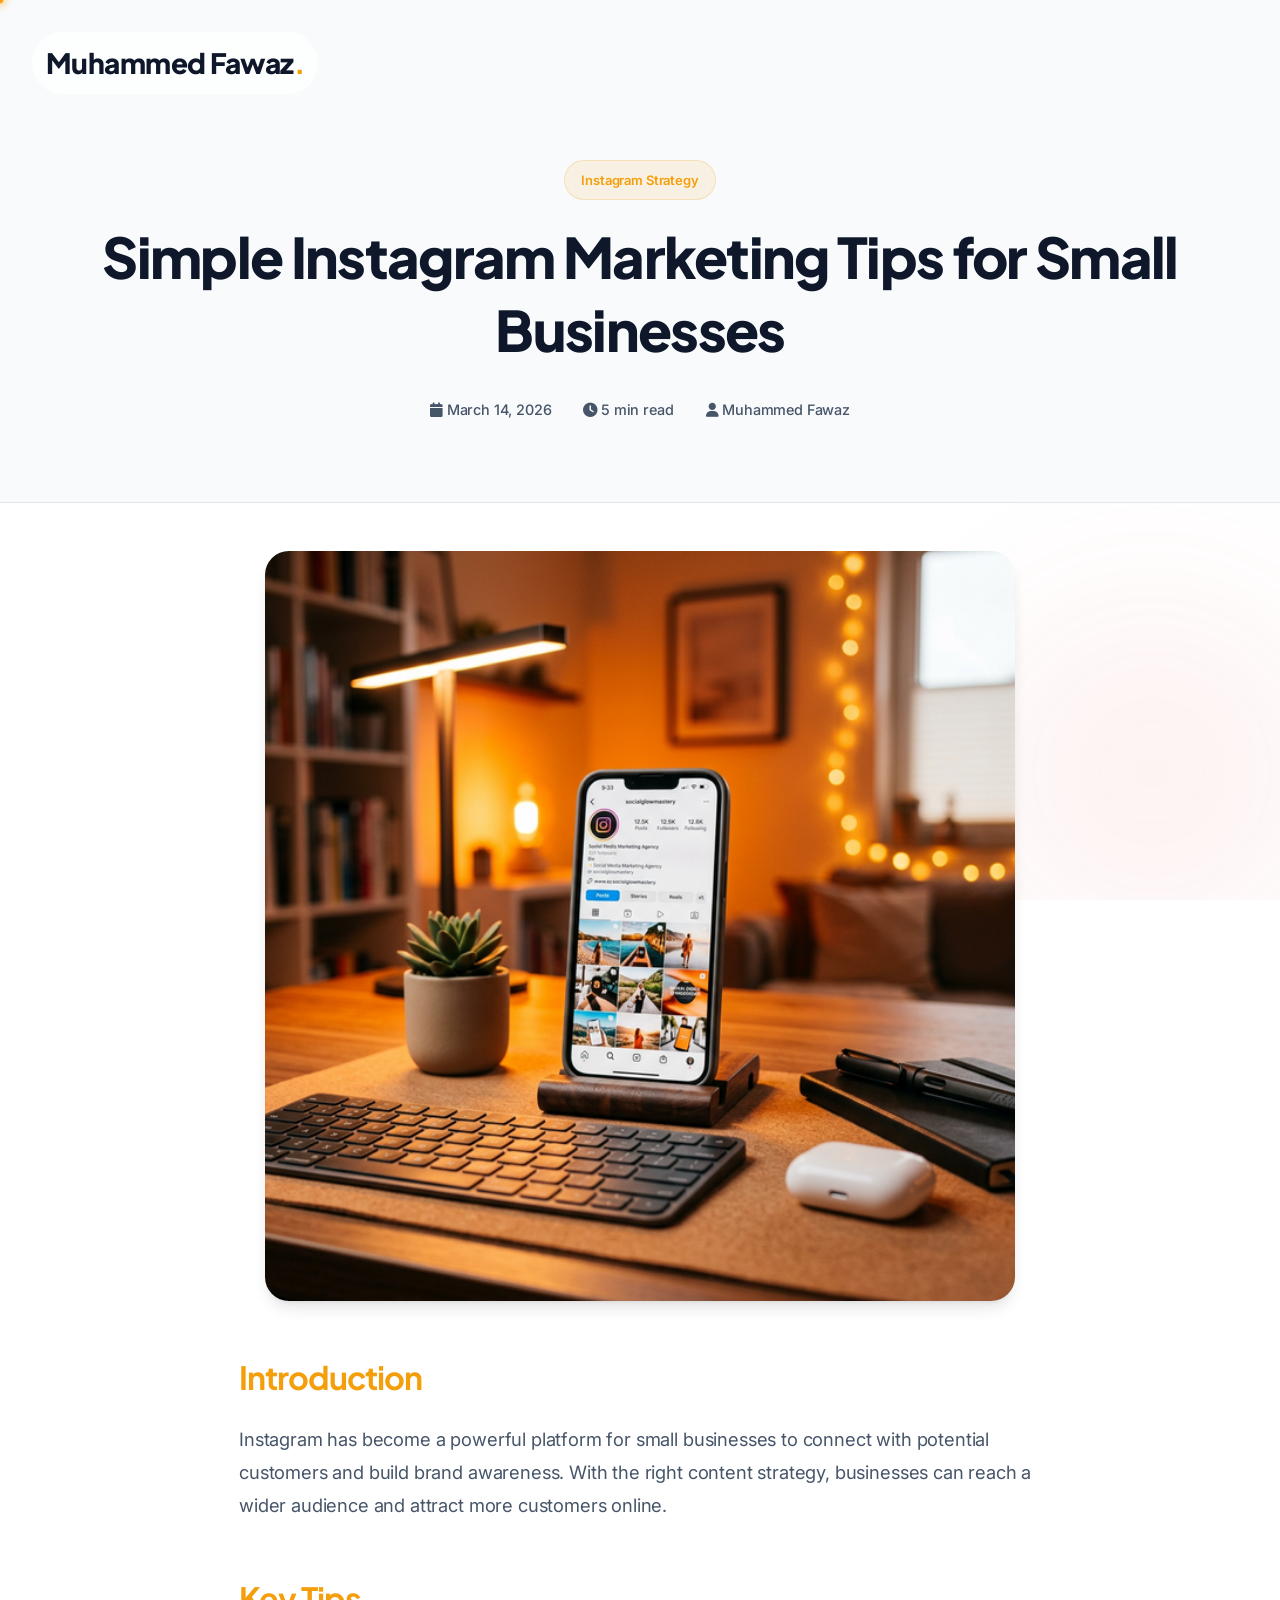
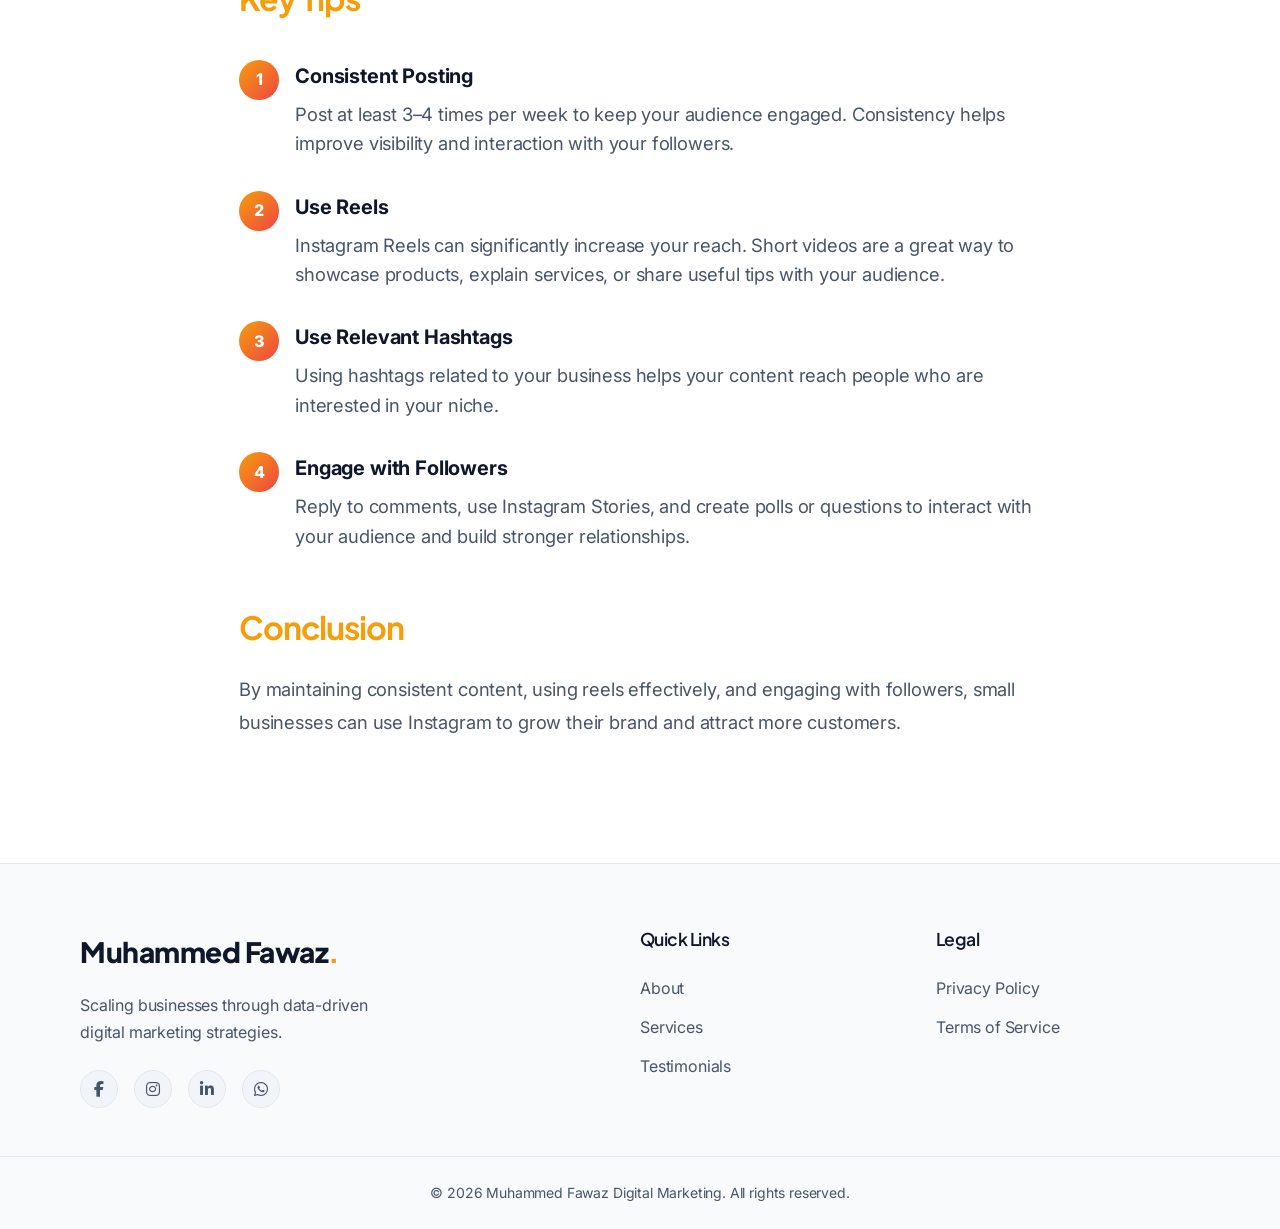
==== commit f9fa99ef: "UI: Refined mobile headings and back navigation for all blog pages" ====
--- a/blog-instagram.html
+++ b/blog-instagram.html
@@ -120,6 +120,39 @@
             font-size: 1.25rem;
             margin-bottom: 0.5rem;
         }
+        .blog-nav-logo {
+            position: fixed;
+            top: 2rem;
+            left: 2rem;
+            z-index: 1000;
+            background: var(--glass-bg);
+            padding: 0.4rem 0.8rem;
+            border-radius: 50px;
+            backdrop-filter: blur(10px);
+            border: 1px solid var(--glass-border);
+            text-decoration: none;
+            transition: all var(--transition-normal);
+        }
+
+        .blog-nav-logo:hover {
+            background: var(--bg-tertiary);
+            transform: translateY(-2px);
+        }
+
+        @media (max-width: 480px) {
+            .blog-nav-logo {
+                font-size: 0.85rem !important;
+                top: 1rem;
+                left: 1rem;
+                padding: 0.3rem 0.6rem;
+            }
+            .blog-header h1 {
+                font-size: 1.75rem !important;
+            }
+            .blog-header {
+                padding: 5rem 0 2rem;
+            }
+        }
     </style>
 </head>
 
@@ -133,7 +166,7 @@
         <div class="bg-blob blob-2"></div>
     </div>
 
-    <a href="index.html" onclick="if(document.referrer.includes('index.html') || document.referrer === ''){ history.back(); return false; }" class="logo" style="position: fixed; top: 1.5rem; left: 1.5rem; z-index: 100; font-size: 1.25rem;">Muhammed Fawaz<span>.</span></a>
+    <a href="index.html" onclick="if(document.referrer.includes('index.html') || document.referrer === ''){ history.back(); return false; }" class="logo blog-nav-logo">Muhammed Fawaz<span>.</span></a>
 
     <header class="blog-header">
         <div class="container">
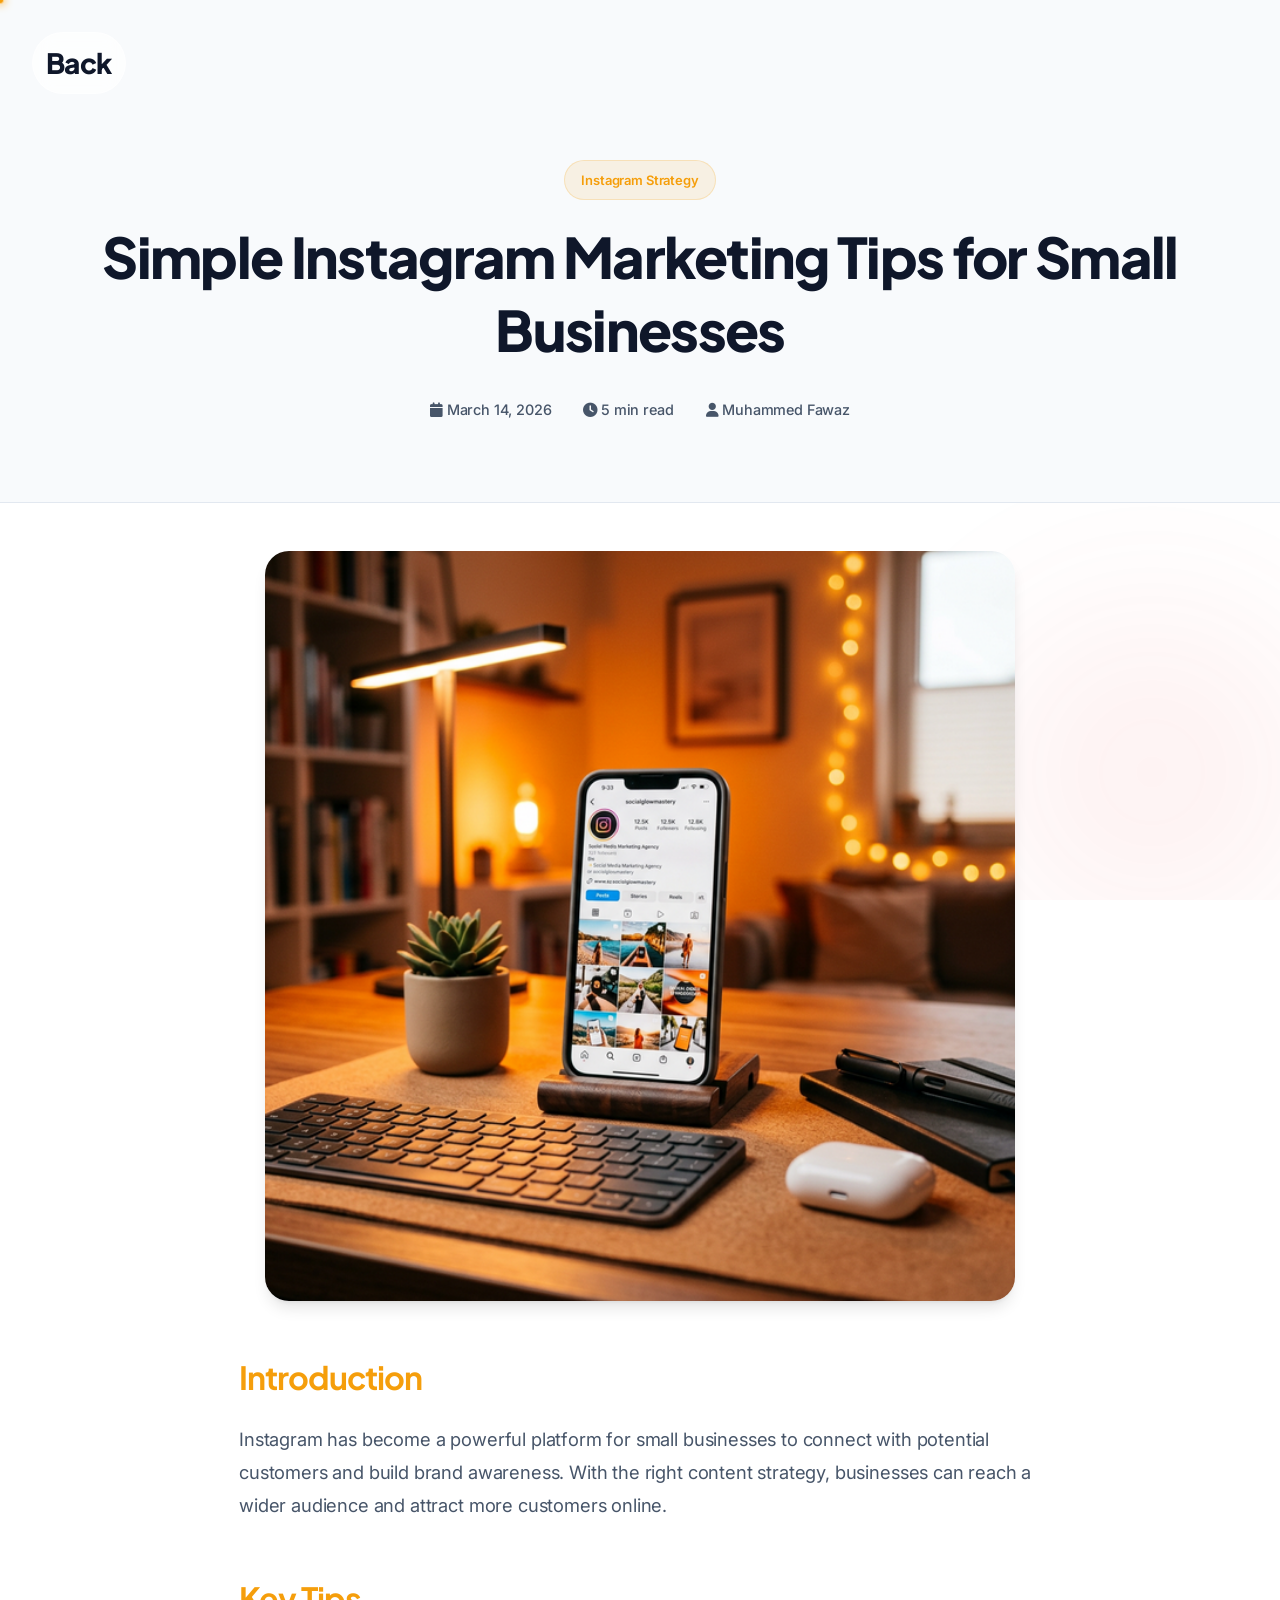
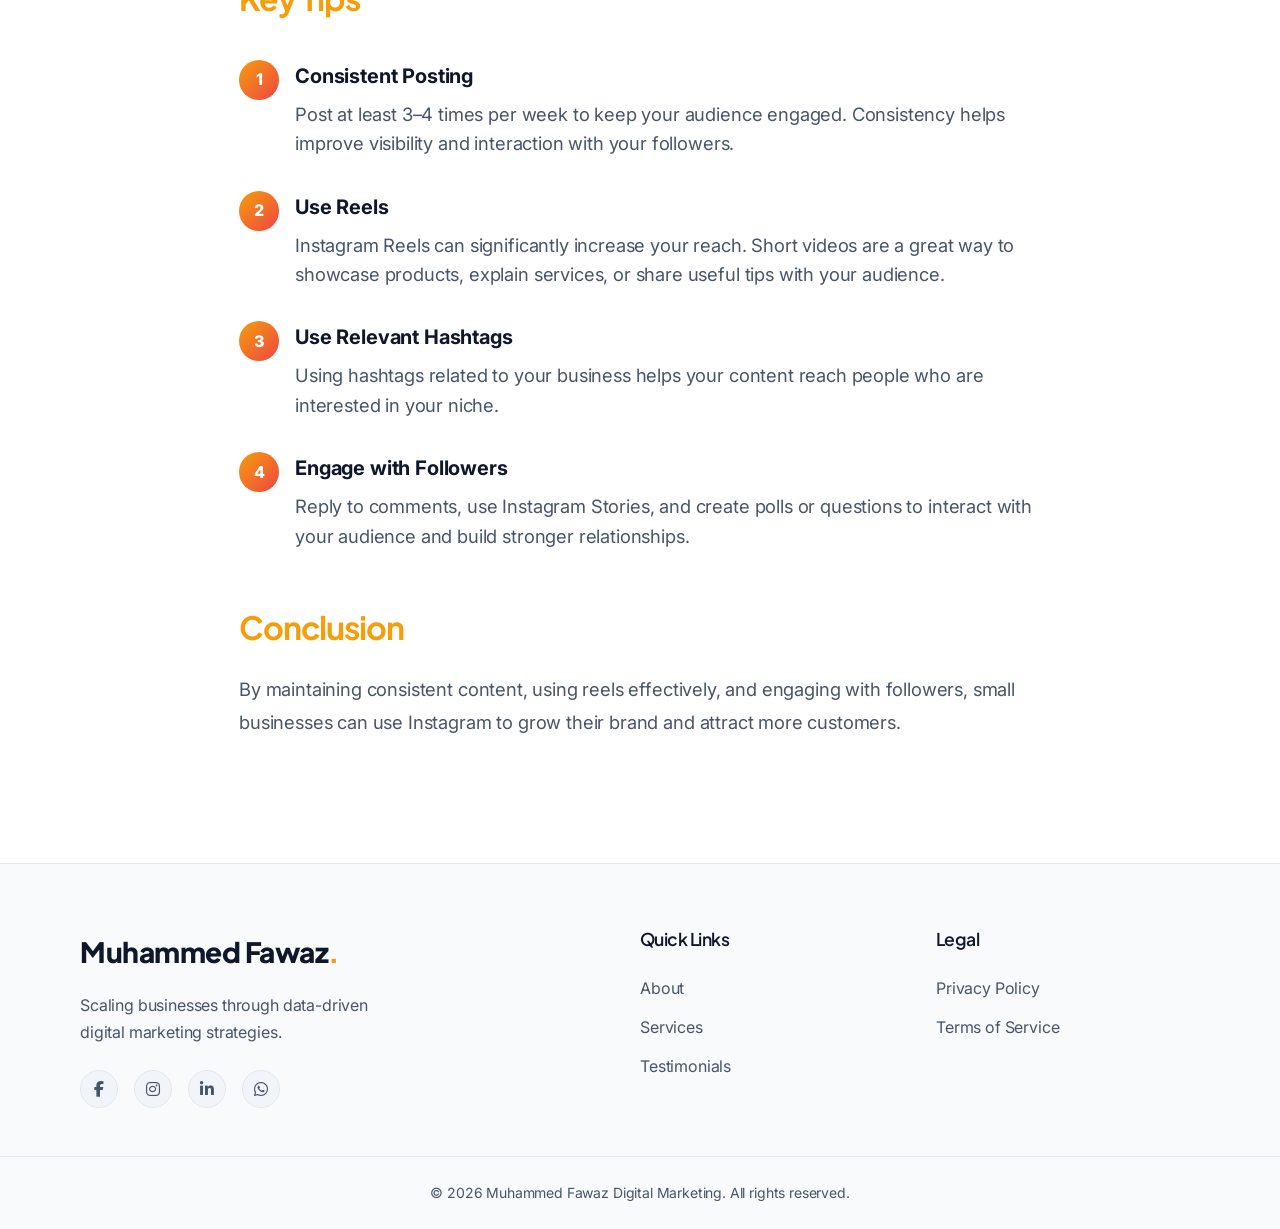
==== commit 42eb65a5: "UI: Changed blog back button text from name to 'Back'" ====
--- a/blog-instagram.html
+++ b/blog-instagram.html
@@ -166,7 +166,7 @@
         <div class="bg-blob blob-2"></div>
     </div>
 
-    <a href="index.html" onclick="if(document.referrer.includes('index.html') || document.referrer === ''){ history.back(); return false; }" class="logo blog-nav-logo">Muhammed Fawaz<span>.</span></a>
+    <a href="index.html" onclick="if(document.referrer.includes('index.html') || document.referrer === ''){ history.back(); return false; }" class="logo blog-nav-logo">Back</a>
 
     <header class="blog-header">
         <div class="container">
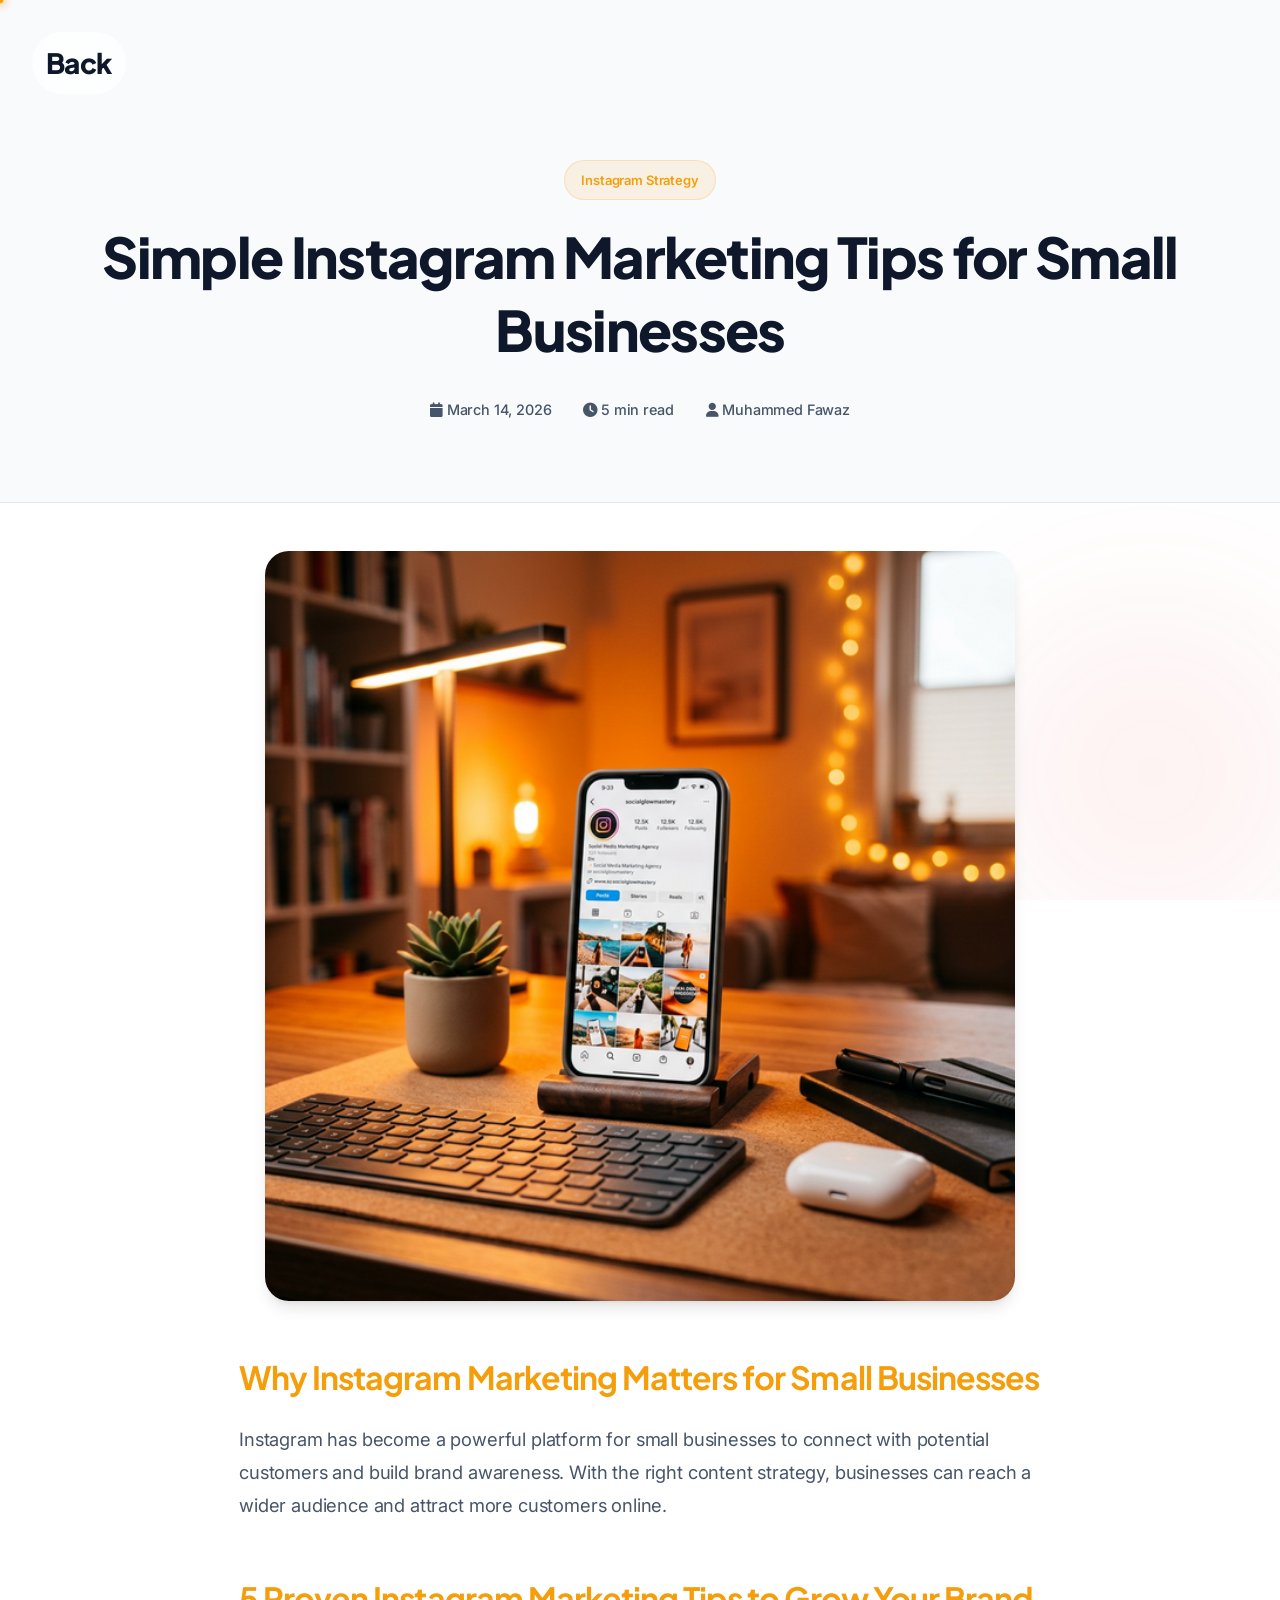
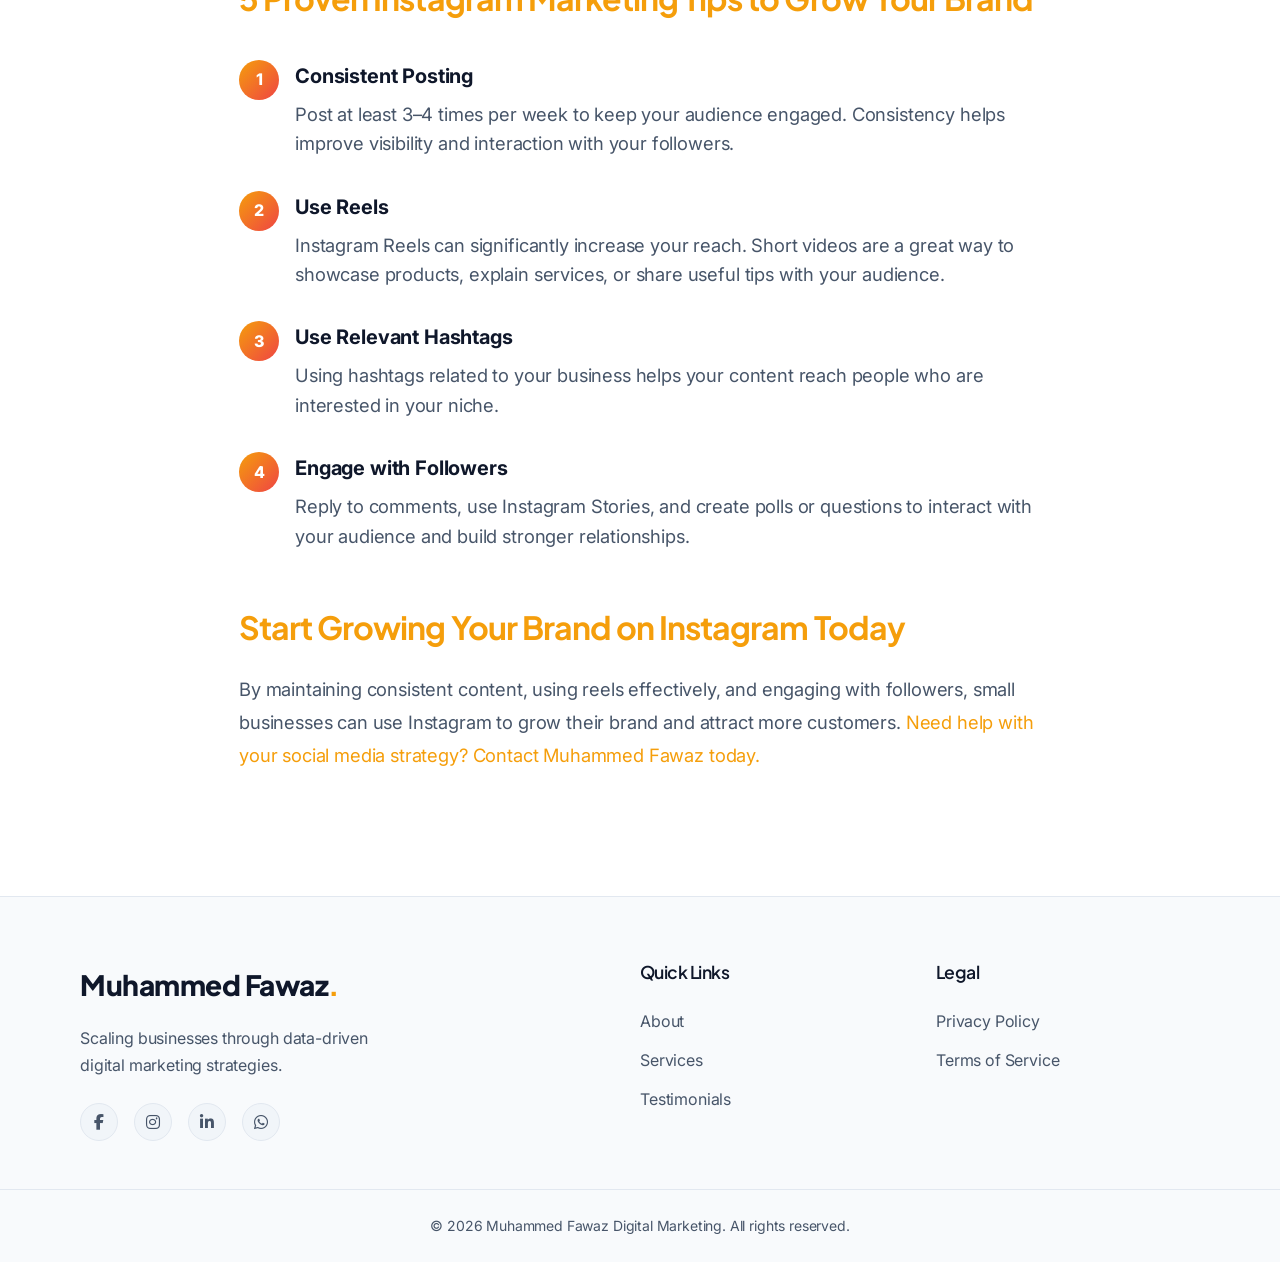
==== commit b4b3ac38: "SEO: Heading hierarchy, meta descriptions, alt text, and internal linking improvements" ====
--- a/blog-instagram.html
+++ b/blog-instagram.html
@@ -4,7 +4,9 @@
 <head>
     <meta charset="UTF-8">
     <meta name="viewport" content="width=device-width, initial-scale=1.0">
-    <title>Instagram Marketing Tips | Muhammed Fawaz</title>
+    <title>Instagram Marketing Tips for Small Businesses | Muhammed Fawaz</title>
+    <link rel="canonical" href="https://fawazp.in/blog-instagram.html" />
+    <meta name="description" content="Learn simple and effective Instagram marketing tips for small businesses — consistent posting, Reels, hashtags, and engagement strategies to grow your brand online.">
     <link rel="preconnect" href="https://fonts.googleapis.com">
     <link rel="preconnect" href="https://fonts.gstatic.com" crossorigin>
     <link
@@ -182,18 +184,18 @@
 
     <div class="container">
         <div class="hero-img-container" style="margin-top: 3rem;">
-            <img src="assets/blog-instagram-hero.png" alt="Instagram Marketing Visual" style="width: 100%; height: auto; display: block;">
+            <img src="assets/blog-instagram-hero.png" alt="Instagram Marketing Tips for Small Businesses by Muhammed Fawaz" style="width: 100%; height: auto; display: block;">
         </div>
     </div>
 
     <main class="blog-container">
         <article class="blog-content">
-            <h2>Introduction</h2>
+            <h2>Why Instagram Marketing Matters for Small Businesses</h2>
             <p>Instagram has become a powerful platform for small businesses to connect with potential customers and
                 build brand awareness. With the right content strategy, businesses can reach a wider audience and
                 attract more customers online.</p>
 
-            <h2>Key Tips</h2>
+            <h2>5 Proven Instagram Marketing Tips to Grow Your Brand</h2>
             <ol class="tips-list">
                 <li><strong>Consistent Posting</strong> Post at least 3–4 times per week to keep your audience engaged.
                     Consistency helps improve visibility and interaction with your followers.</li>
@@ -205,9 +207,9 @@
                     questions to interact with your audience and build stronger relationships.</li>
             </ol>
 
-            <h2>Conclusion</h2>
+            <h2>Start Growing Your Brand on Instagram Today</h2>
             <p>By maintaining consistent content, using reels effectively, and engaging with followers, small businesses
-                can use Instagram to grow their brand and attract more customers.</p>
+                can use Instagram to grow their brand and attract more customers. <a href="https://fawazp.in/#contact" style="color: var(--primary-color);">Need help with your social media strategy? Contact Muhammed Fawaz today.</a></p>
         </article>
     </main>
 
--- a/style.css
+++ b/style.css
@@ -601,6 +601,34 @@
         width: 92%;
         padding: 0 0.5rem;
     }
+    .hero-cta .btn-lg {
+        padding: 0.6rem 1.2rem;
+        font-size: 0.9rem;
+        width: auto;
+        flex: 0 0 auto;
+    }
+    .premium-growth-card {
+        max-width: 280px;
+        margin-left: auto;
+        margin-right: auto;
+    }
+    .about-image-wrapper {
+        max-width: 260px !important;
+    }
+    .method-item {
+        gap: 1rem;
+    }
+    .method-icon {
+        width: 40px;
+        height: 40px;
+        font-size: 1rem;
+    }
+    .method-item h4 {
+        font-size: 1rem;
+    }
+    .method-item p, .contact-link {
+        font-size: 0.85rem;
+    }
 }
 .hero-title {
     font-size: clamp(2.5rem, 8vw, 4.5rem);
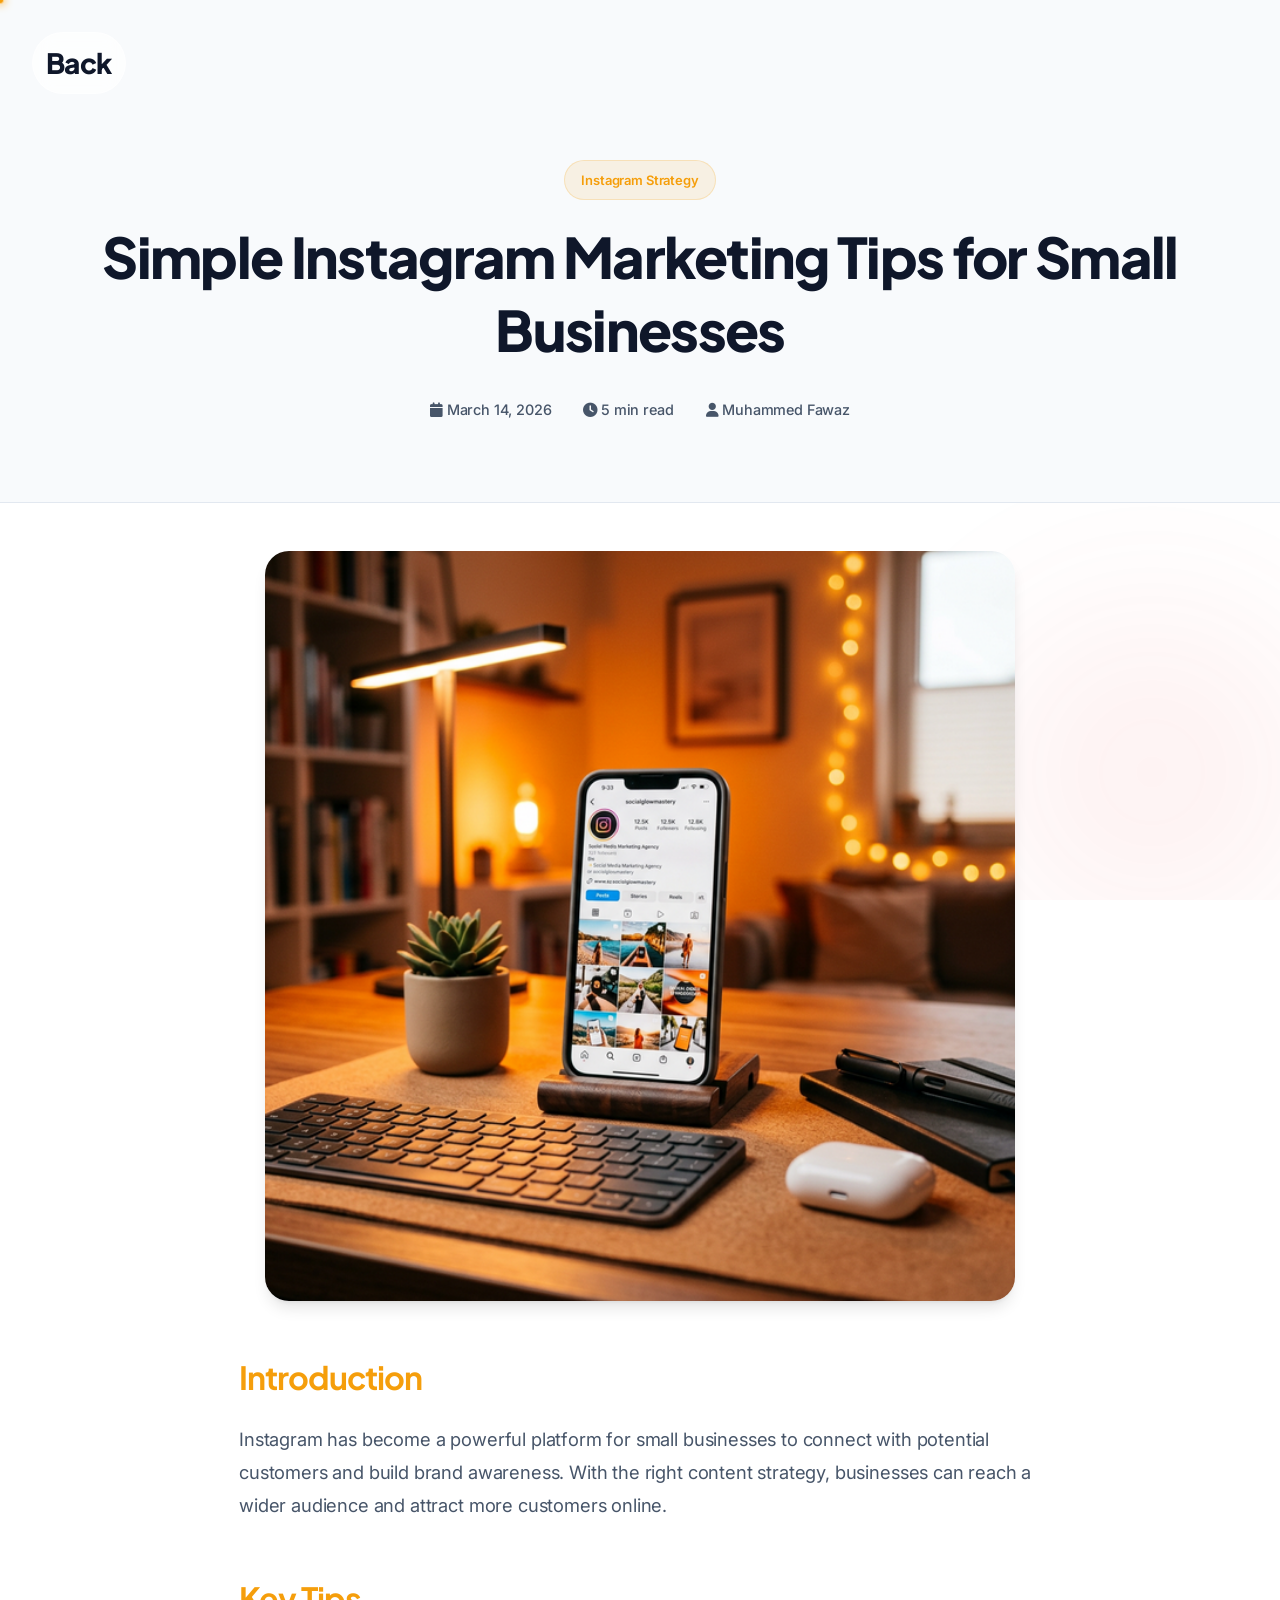
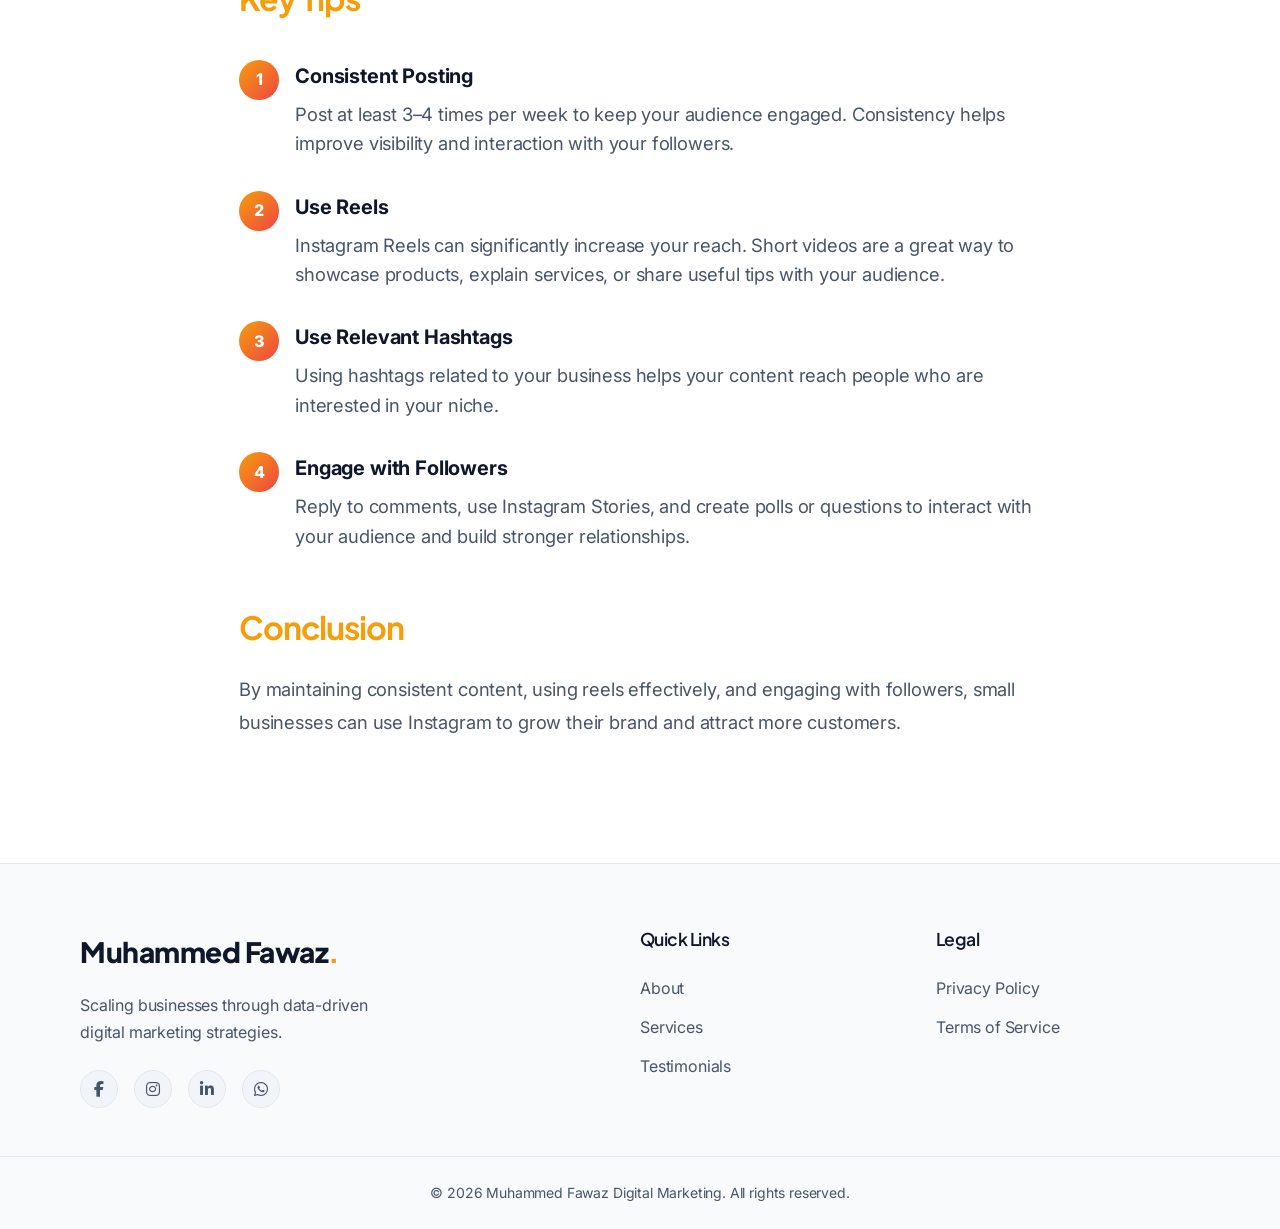
==== commit f035c33b: "Update: Latest UI and SEO refinements" ====
--- a/blog-instagram.html
+++ b/blog-instagram.html
@@ -4,9 +4,8 @@
 <head>
     <meta charset="UTF-8">
     <meta name="viewport" content="width=device-width, initial-scale=1.0">
-    <title>Instagram Marketing Tips for Small Businesses | Muhammed Fawaz</title>
+    <title>Instagram Marketing Tips | Muhammed Fawaz</title>
     <link rel="canonical" href="https://fawazp.in/blog-instagram.html" />
-    <meta name="description" content="Learn simple and effective Instagram marketing tips for small businesses — consistent posting, Reels, hashtags, and engagement strategies to grow your brand online.">
     <link rel="preconnect" href="https://fonts.googleapis.com">
     <link rel="preconnect" href="https://fonts.gstatic.com" crossorigin>
     <link
@@ -184,18 +183,18 @@
 
     <div class="container">
         <div class="hero-img-container" style="margin-top: 3rem;">
-            <img src="assets/blog-instagram-hero.png" alt="Instagram Marketing Tips for Small Businesses by Muhammed Fawaz" style="width: 100%; height: auto; display: block;">
+            <img src="assets/blog-instagram-hero.png" alt="Instagram Marketing Visual" style="width: 100%; height: auto; display: block;">
         </div>
     </div>
 
     <main class="blog-container">
         <article class="blog-content">
-            <h2>Why Instagram Marketing Matters for Small Businesses</h2>
+            <h2>Introduction</h2>
             <p>Instagram has become a powerful platform for small businesses to connect with potential customers and
                 build brand awareness. With the right content strategy, businesses can reach a wider audience and
                 attract more customers online.</p>
 
-            <h2>5 Proven Instagram Marketing Tips to Grow Your Brand</h2>
+            <h2>Key Tips</h2>
             <ol class="tips-list">
                 <li><strong>Consistent Posting</strong> Post at least 3–4 times per week to keep your audience engaged.
                     Consistency helps improve visibility and interaction with your followers.</li>
@@ -207,9 +206,9 @@
                     questions to interact with your audience and build stronger relationships.</li>
             </ol>
 
-            <h2>Start Growing Your Brand on Instagram Today</h2>
+            <h2>Conclusion</h2>
             <p>By maintaining consistent content, using reels effectively, and engaging with followers, small businesses
-                can use Instagram to grow their brand and attract more customers. <a href="https://fawazp.in/#contact" style="color: var(--primary-color);">Need help with your social media strategy? Contact Muhammed Fawaz today.</a></p>
+                can use Instagram to grow their brand and attract more customers.</p>
         </article>
     </main>
 
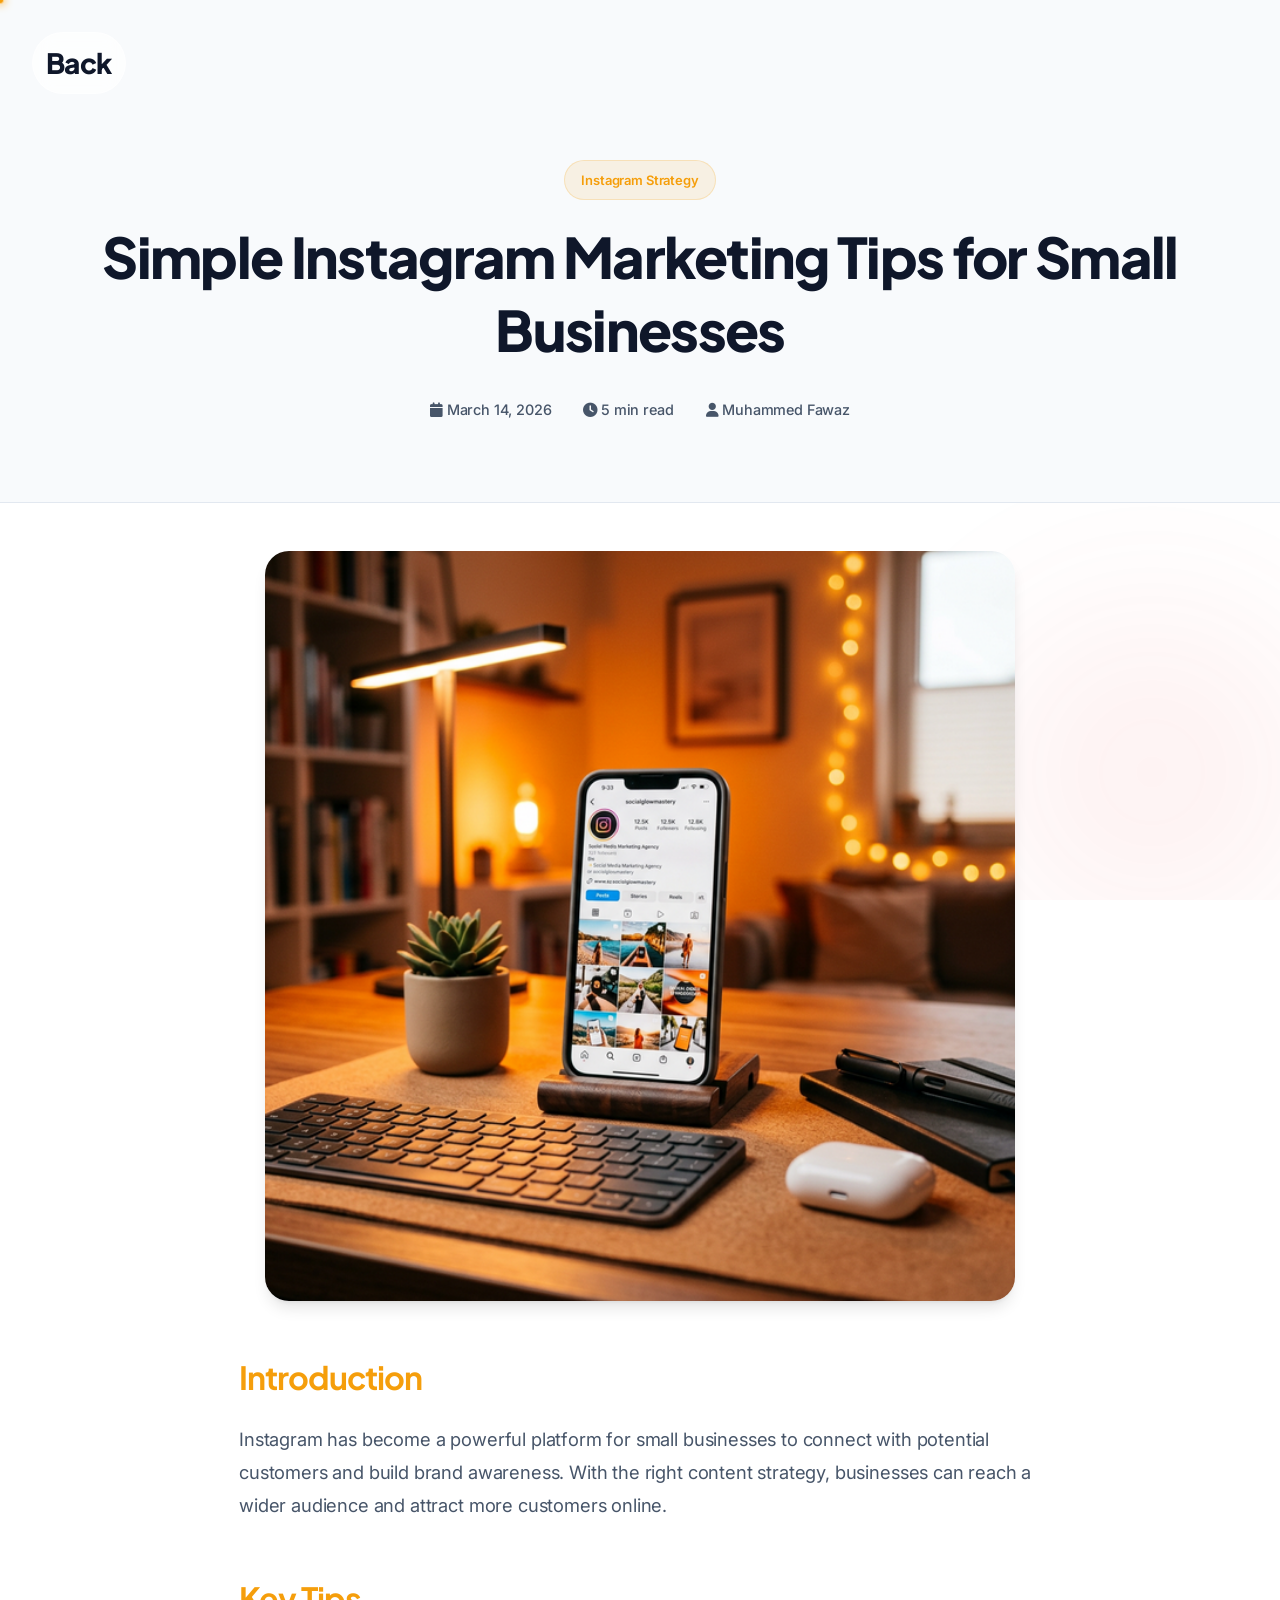
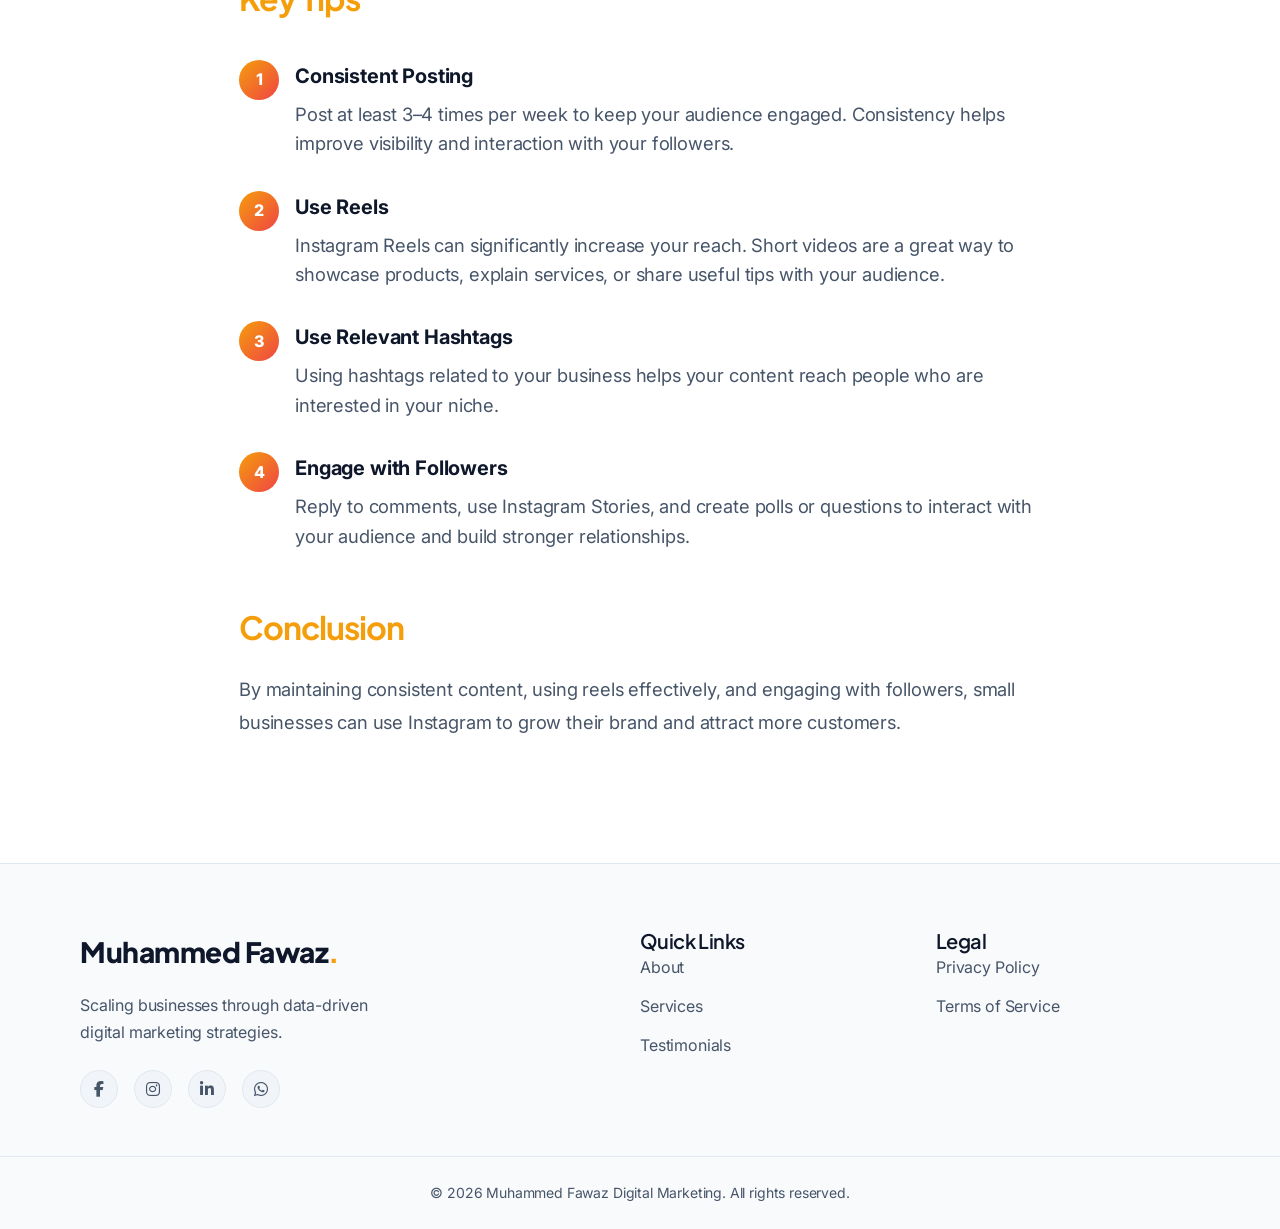
==== commit cd3d2bce: "SEO: Optimized meta tags, semantic heading hierarchy, alt texts, and internal links" ====
--- a/blog-instagram.html
+++ b/blog-instagram.html
@@ -4,7 +4,8 @@
 <head>
     <meta charset="UTF-8">
     <meta name="viewport" content="width=device-width, initial-scale=1.0">
-    <title>Instagram Marketing Tips | Muhammed Fawaz</title>
+    <title>Instagram Marketing Tips | Muhammed Fawaz | Digital Marketing</title>
+    <meta name="description" content="Learn simple and effective Instagram marketing tips for small businesses. Discover how engaging content, reels, and hashtags can drive massive growth.">
     <link rel="canonical" href="https://fawazp.in/blog-instagram.html" />
     <link rel="preconnect" href="https://fonts.googleapis.com">
     <link rel="preconnect" href="https://fonts.gstatic.com" crossorigin>
--- a/style.css
+++ b/style.css
@@ -623,7 +623,7 @@
         height: 40px;
         font-size: 1rem;
     }
-    .method-item h4 {
+    .method-item h3 {
         font-size: 1rem;
     }
     .method-item p, .contact-link {
@@ -1263,7 +1263,7 @@
     box-shadow: 0 4px 10px rgba(0, 0, 0, 0.1);
 }
 
-.client-info h4 {
+.client-info h3 {
     font-size: 1rem;
     margin-bottom: 0.2rem;
 }
@@ -1397,7 +1397,7 @@
     flex-shrink: 0;
 }
 
-.method-item h4 {
+.method-item h3 {
     margin-bottom: 0.25rem;
 }
 
@@ -1550,7 +1550,7 @@
     box-shadow: 0 5px 15px rgba(var(--primary-rgb), 0.3);
 }
 
-.footer-col h4 {
+.footer-col h3 {
     margin-bottom: 1.5rem;
     font-size: 1.1rem;
 }
